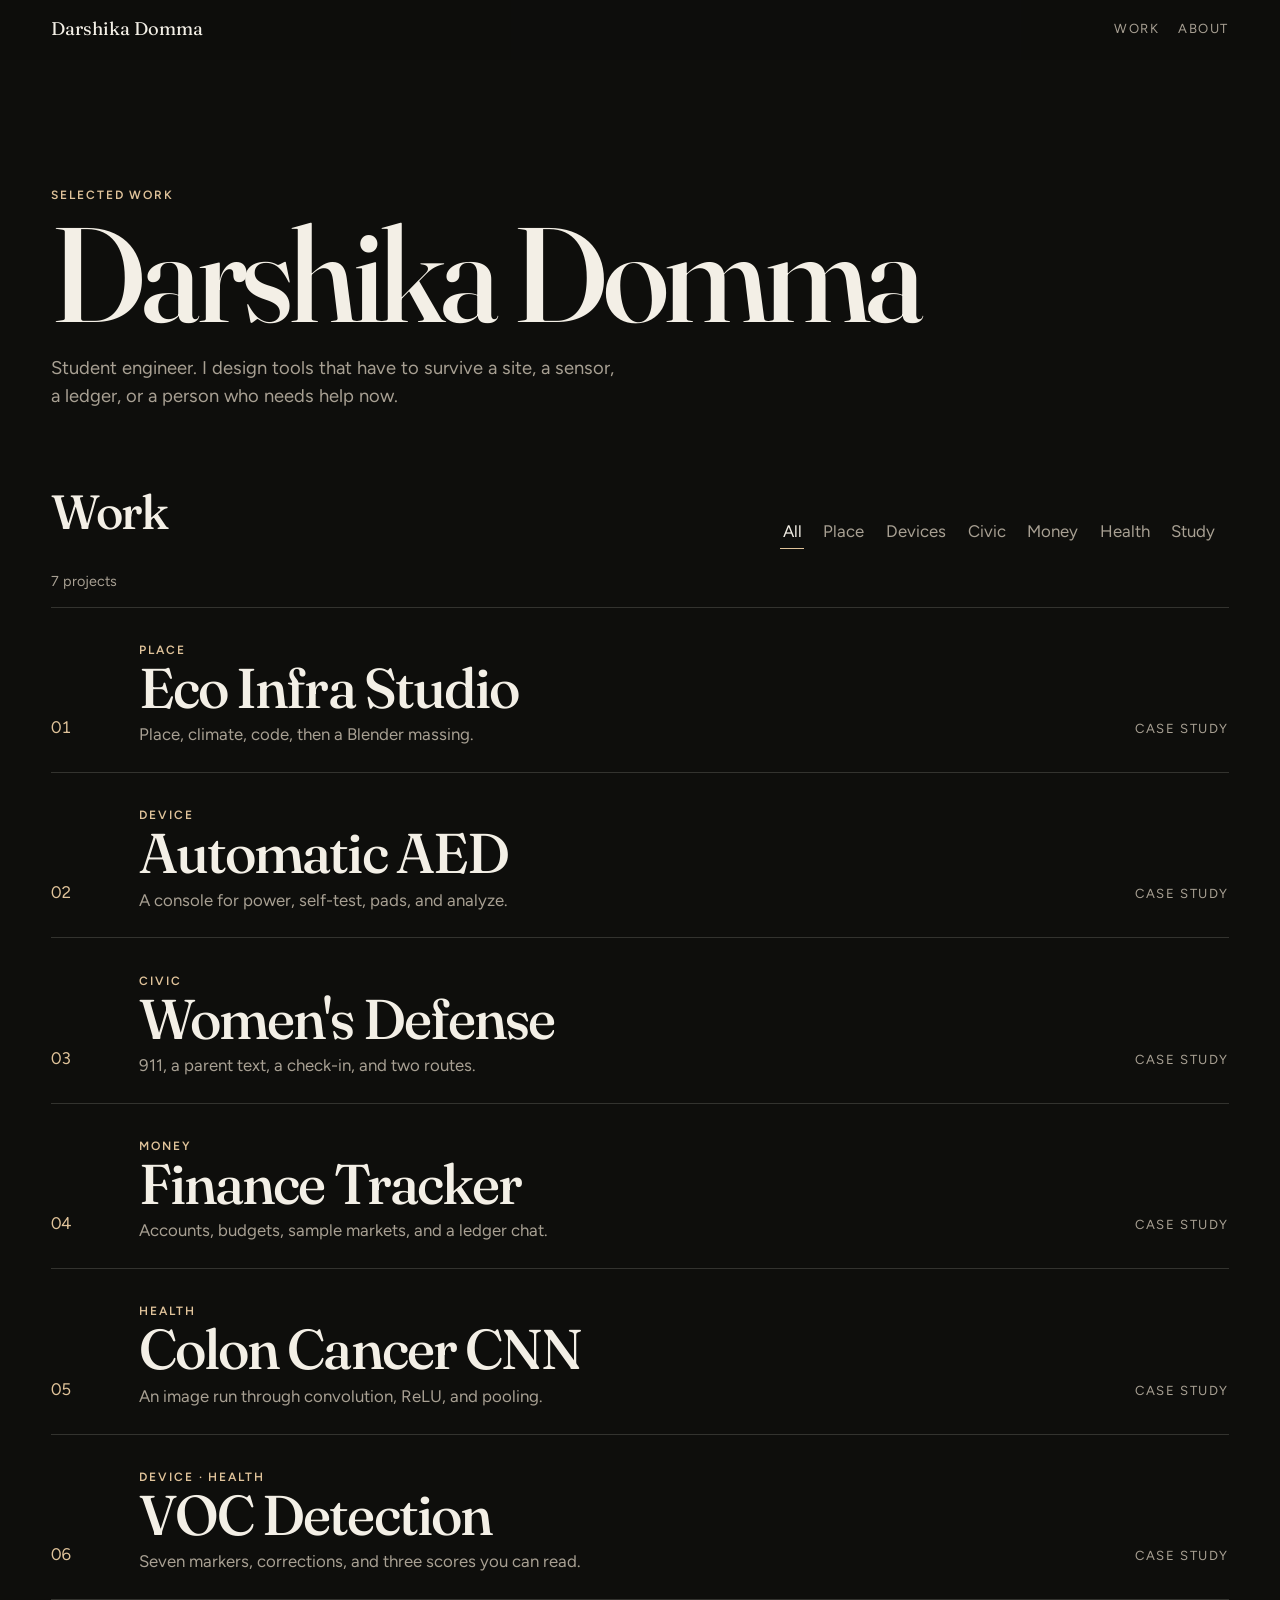
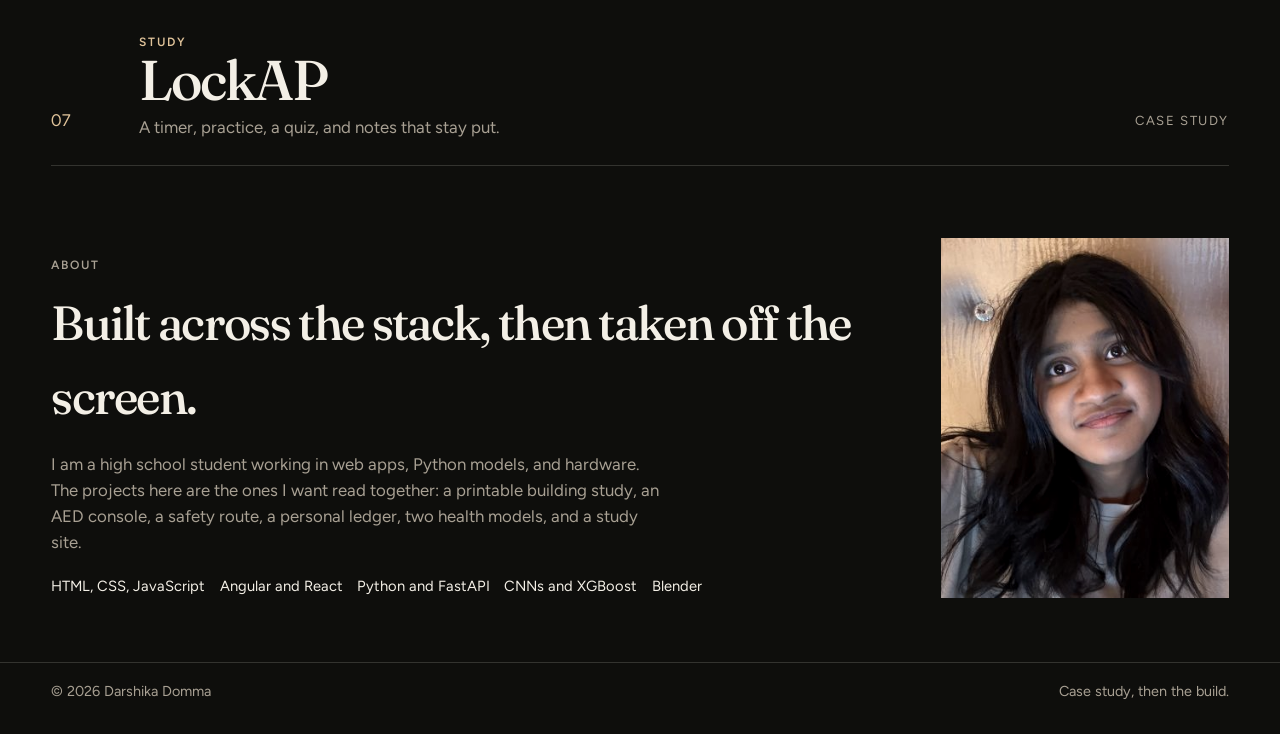
==== index.html @ 43847f4f "Publish the portfolio so it can be opened from any computer." ====
<!DOCTYPE html>
<html lang="en">
<head>
  <meta charset="utf-8">
  <meta name="viewport" content="width=device-width, initial-scale=1">
  <title>Darshika Domma</title>
  <meta name="description" content="Darshika Domma. Selected work in infrastructure, devices, safety, finance, medical imaging, and study tools.">
  <link rel="icon" href="data:image/svg+xml,%3Csvg xmlns='http://www.w3.org/2000/svg' viewBox='0 0 64 64'%3E%3Crect width='64' height='64' fill='%230e0e0c'/%3E%3Ctext x='32' y='42' text-anchor='middle' font-family='Georgia' font-size='26' fill='%23f3efe6'%3EDD%3C/text%3E%3C/svg%3E">
  <link rel="preconnect" href="https://fonts.googleapis.com">
  <link rel="preconnect" href="https://fonts.gstatic.com" crossorigin>
  <link href="https://fonts.googleapis.com/css2?family=Figtree:wght@400;500;600&family=Fraunces:opsz,wght@9..144,500;9..144,600&display=swap" rel="stylesheet">
  <link rel="stylesheet" href="styles.css">
</head>
<body>
  <a class="skip" href="#work">Skip to work</a>
  <header class="bar" id="bar">
    <a class="logo" href="#top">Darshika Domma</a>
    <nav aria-label="Page">
      <a href="#work">Work</a>
      <a href="#about">About</a>
    </nav>
  </header>

  <main id="top">
    <section class="hero">
      <p class="eyebrow">Selected work</p>
      <h1>Darshika Domma</h1>
      <p class="lede">Student engineer. I design tools that have to survive a site, a sensor, a ledger, or a person who needs help now.</p>
    </section>

    <section class="work" id="work">
      <div class="work-head">
        <h2>Work</h2>
        <div class="filters" role="toolbar" aria-label="Filter work">
          <button type="button" class="on" data-filter="all" aria-pressed="true">All</button>
          <button type="button" data-filter="place" aria-pressed="false">Place</button>
          <button type="button" data-filter="device" aria-pressed="false">Devices</button>
          <button type="button" data-filter="civic" aria-pressed="false">Civic</button>
          <button type="button" data-filter="money" aria-pressed="false">Money</button>
          <button type="button" data-filter="health" aria-pressed="false">Health</button>
          <button type="button" data-filter="study" aria-pressed="false">Study</button>
        </div>
      </div>
      <p class="live" id="live" aria-live="polite">7 projects</p>

      <a class="project" href="work/infra.html" data-domain="place">
        <span class="num">01</span>
        <span>
          <span class="domain">Place</span>
          <strong>Eco Infra Studio</strong>
          <span class="sum">Place, climate, code, then a Blender massing.</span>
        </span>
        <span class="go">Case study</span>
      </a>
      <a class="project" href="work/aed.html" data-domain="device">
        <span class="num">02</span>
        <span>
          <span class="domain">Device</span>
          <strong>Automatic AED</strong>
          <span class="sum">A console for power, self-test, pads, and analyze.</span>
        </span>
        <span class="go">Case study</span>
      </a>
      <a class="project" href="work/defense.html" data-domain="civic">
        <span class="num">03</span>
        <span>
          <span class="domain">Civic</span>
          <strong>Women's Defense</strong>
          <span class="sum">911, a parent text, a check-in, and two routes.</span>
        </span>
        <span class="go">Case study</span>
      </a>
      <a class="project" href="work/finance.html" data-domain="money">
        <span class="num">04</span>
        <span>
          <span class="domain">Money</span>
          <strong>Finance Tracker</strong>
          <span class="sum">Accounts, budgets, sample markets, and a ledger chat.</span>
        </span>
        <span class="go">Case study</span>
      </a>
      <a class="project" href="work/colon.html" data-domain="health">
        <span class="num">05</span>
        <span>
          <span class="domain">Health</span>
          <strong>Colon Cancer CNN</strong>
          <span class="sum">An image run through convolution, ReLU, and pooling.</span>
        </span>
        <span class="go">Case study</span>
      </a>
      <a class="project" href="work/voc.html" data-domain="health device">
        <span class="num">06</span>
        <span>
          <span class="domain">Device · Health</span>
          <strong>VOC Detection</strong>
          <span class="sum">Seven markers, corrections, and three scores you can read.</span>
        </span>
        <span class="go">Case study</span>
      </a>
      <a class="project" href="work/lockap.html" data-domain="study">
        <span class="num">07</span>
        <span>
          <span class="domain">Study</span>
          <strong>LockAP</strong>
          <span class="sum">A timer, practice, a quiz, and notes that stay put.</span>
        </span>
        <span class="go">Case study</span>
      </a>
    </section>

    <section class="about" id="about">
      <div>
        <p class="eyebrow">About</p>
        <h2>Built across the stack, then taken off the screen.</h2>
        <p>I am a high school student working in web apps, Python models, and hardware. The projects here are the ones I want read together: a printable building study, an AED console, a safety route, a personal ledger, two health models, and a study site.</p>
        <ul class="skills">
          <li>HTML, CSS, JavaScript</li>
          <li>Angular and React</li>
          <li>Python and FastAPI</li>
          <li>CNNs and XGBoost</li>
          <li>Blender</li>
        </ul>
      </div>
      <img src="darshika.jpg" alt="Darshika Domma" width="640" height="800">
    </section>
  </main>

  <footer>
    <span>© 2026 Darshika Domma</span>
    <span>Case study, then the build.</span>
  </footer>
  <script src="main.js"></script>
</body>
</html>
---- styles.css ----
:root {
  --bg: #0e0e0c;
  --ink: #f3efe6;
  --muted: #a8a093;
  --line: rgba(243, 239, 230, 0.16);
  --brass: #e0c39a;
  --serif: "Fraunces", "Iowan Old Style", Palatino, serif;
  --sans: "Figtree", "Segoe UI", sans-serif;
  --pad: clamp(1.25rem, 4vw, 4.5rem);
}

* { box-sizing: border-box; }

html { scroll-behavior: smooth; }

body {
  margin: 0;
  background: var(--bg);
  color: var(--ink);
  font-family: var(--sans);
  font-size: 1.05rem;
  line-height: 1.55;
}

a { color: inherit; }

img { display: block; max-width: 100%; }

.skip {
  position: absolute;
  left: 1rem;
  top: -3rem;
  background: var(--ink);
  color: var(--bg);
  padding: 0.4rem 0.65rem;
}

.skip:focus { top: 0.75rem; }

.bar {
  position: sticky;
  top: 0;
  z-index: 3;
  display: flex;
  justify-content: space-between;
  align-items: center;
  gap: 1rem;
  padding: 0.95rem var(--pad);
  background: rgba(14, 14, 12, 0.92);
  border-bottom: 1px solid transparent;
}

.bar.scrolled { border-bottom-color: var(--line); }

.logo {
  font-family: var(--serif);
  font-size: 1.15rem;
  text-decoration: none;
}

.bar nav, .trail { display: flex; gap: 1.15rem; }

.bar nav a, .trail a {
  color: var(--muted);
  text-decoration: none;
  font-size: 0.82rem;
  letter-spacing: 0.12em;
  text-transform: uppercase;
}

.bar nav a:hover, .trail a:hover { color: var(--ink); }

.hero {
  padding: clamp(4.5rem, 14vh, 8rem) var(--pad) 4rem;
  max-width: 68rem;
}

.eyebrow, .domain, .kicker {
  margin: 0 0 0.7rem;
  color: var(--brass);
  font-size: 0.75rem;
  font-weight: 600;
  letter-spacing: 0.16em;
  text-transform: uppercase;
}

h1, h2, .project strong, .doc h1 {
  font-family: var(--serif);
  font-weight: 500;
  letter-spacing: -0.035em;
}

.hero h1 {
  margin: 0;
  font-size: clamp(4.2rem, 11vw, 8.4rem);
  line-height: 0.86;
}

.lede {
  max-width: 36rem;
  margin: 1.4rem 0 0;
  color: var(--muted);
  font-size: 1.15rem;
}

.work, .about, .doc main { padding-left: var(--pad); padding-right: var(--pad); }

.work-head {
  display: flex;
  justify-content: space-between;
  align-items: end;
  gap: 1.5rem;
  flex-wrap: wrap;
  padding-bottom: 0.4rem;
}

.work h2, .about h2 {
  margin: 0;
  font-size: clamp(2rem, 4vw, 3rem);
}

.filters { display: flex; flex-wrap: wrap; gap: 0.35rem; }

.filters button {
  font: inherit;
  color: var(--muted);
  background: transparent;
  border: 0;
  border-bottom: 1px solid transparent;
  padding: 0.25rem 0.15rem;
  margin-right: 0.7rem;
  cursor: pointer;
}

.filters button.on {
  color: var(--ink);
  border-bottom-color: var(--brass);
}

.live { min-height: 1.2rem; color: var(--muted); font-size: 0.9rem; }

.project {
  display: grid;
  grid-template-columns: 4.5rem minmax(0, 1fr) auto;
  gap: 1rem;
  align-items: end;
  padding: 1.7rem 0 1.55rem;
  border-top: 1px solid var(--line);
  text-decoration: none;
}

.project:last-child { border-bottom: 1px solid var(--line); }

.num {
  font-variant-numeric: tabular-nums;
  color: var(--brass);
  padding-bottom: 0.45rem;
}

.project strong {
  display: block;
  font-size: clamp(2rem, 4.4vw, 3.5rem);
  line-height: 0.95;
  font-weight: 500;
}

.sum { display: block; margin-top: 0.45rem; color: var(--muted); max-width: 36rem; }

.go {
  color: var(--muted);
  font-size: 0.82rem;
  letter-spacing: 0.12em;
  text-transform: uppercase;
  padding-bottom: 0.5rem;
}

.project:hover strong { color: var(--brass); }
.project:hover .go { color: var(--ink); }

.project[hidden] { display: none; }

.about {
  display: grid;
  grid-template-columns: minmax(0, 1.2fr) minmax(12rem, 18rem);
  gap: 2.5rem;
  align-items: end;
  padding-top: 4.5rem;
  padding-bottom: 4rem;
}

.about p { max-width: 38rem; color: var(--muted); }

.about img {
  width: 100%;
  height: auto;
  aspect-ratio: 4 / 5;
  object-fit: cover;
  object-position: center 42%;
  filter: grayscale(0.25) contrast(1.04);
}

.skills {
  display: flex;
  flex-wrap: wrap;
  gap: 0.4rem 0.9rem;
  margin: 1.2rem 0 0;
  padding: 0;
  list-style: none;
  color: var(--ink);
  font-size: 0.92rem;
}

footer, .doc footer {
  display: flex;
  justify-content: space-between;
  gap: 1rem;
  flex-wrap: wrap;
  padding: 1.1rem var(--pad) 2rem;
  border-top: 1px solid var(--line);
  color: var(--muted);
  font-size: 0.9rem;
}

a:focus-visible, button:focus-visible {
  outline: 1px solid var(--brass);
  outline-offset: 3px;
}

.doc .bar { position: sticky; }

.doc main {
  max-width: 48rem;
  margin: 0 auto;
  padding-top: 3.2rem;
  padding-bottom: 3rem;
}

.doc h1 {
  margin: 0.2rem 0 1rem;
  font-size: clamp(3.2rem, 8vw, 5.6rem);
  line-height: 0.92;
}

.doc .deck { font-size: 1.2rem; color: var(--muted); max-width: 40rem; }

.facts {
  display: grid;
  grid-template-columns: repeat(3, minmax(0, 1fr));
  gap: 1rem;
  margin: 2rem 0;
  padding: 1rem 0;
  border-top: 1px solid var(--line);
  border-bottom: 1px solid var(--line);
}

.facts span { display: block; color: var(--muted); font-size: 0.75rem; letter-spacing: 0.12em; text-transform: uppercase; margin-bottom: 0.3rem; }

.build {
  display: inline-block;
  margin: 0.4rem 0 0.2rem;
  color: var(--ink);
  text-decoration: none;
  border-bottom: 1px solid var(--brass);
  padding-bottom: 0.12rem;
}

.build:hover { color: var(--brass); }

.doc h2 {
  margin: 2.2rem 0 0.5rem;
  font-size: 1.8rem;
}

.doc li + li { margin-top: 0.35rem; }

.pager {
  display: flex;
  justify-content: space-between;
  gap: 1rem;
  margin-top: 3rem;
  padding-top: 1.2rem;
  border-top: 1px solid var(--line);
}

.pager a { text-decoration: none; }
.pager a:hover { color: var(--brass); }
.pager span { display: block; color: var(--muted); font-size: 0.75rem; letter-spacing: 0.12em; text-transform: uppercase; }

@media (max-width: 760px) {
  .hero h1 { font-size: clamp(3.3rem, 16vw, 4.6rem); }
  .project { grid-template-columns: 2.4rem minmax(0, 1fr); }
  .go { grid-column: 2; padding-top: 0.4rem; }
  .about, .facts { grid-template-columns: 1fr; }
  .about img { max-width: 14rem; }
  .pager { flex-direction: column; }
}

@media (prefers-reduced-motion: reduce) {
  html { scroll-behavior: auto; }
}
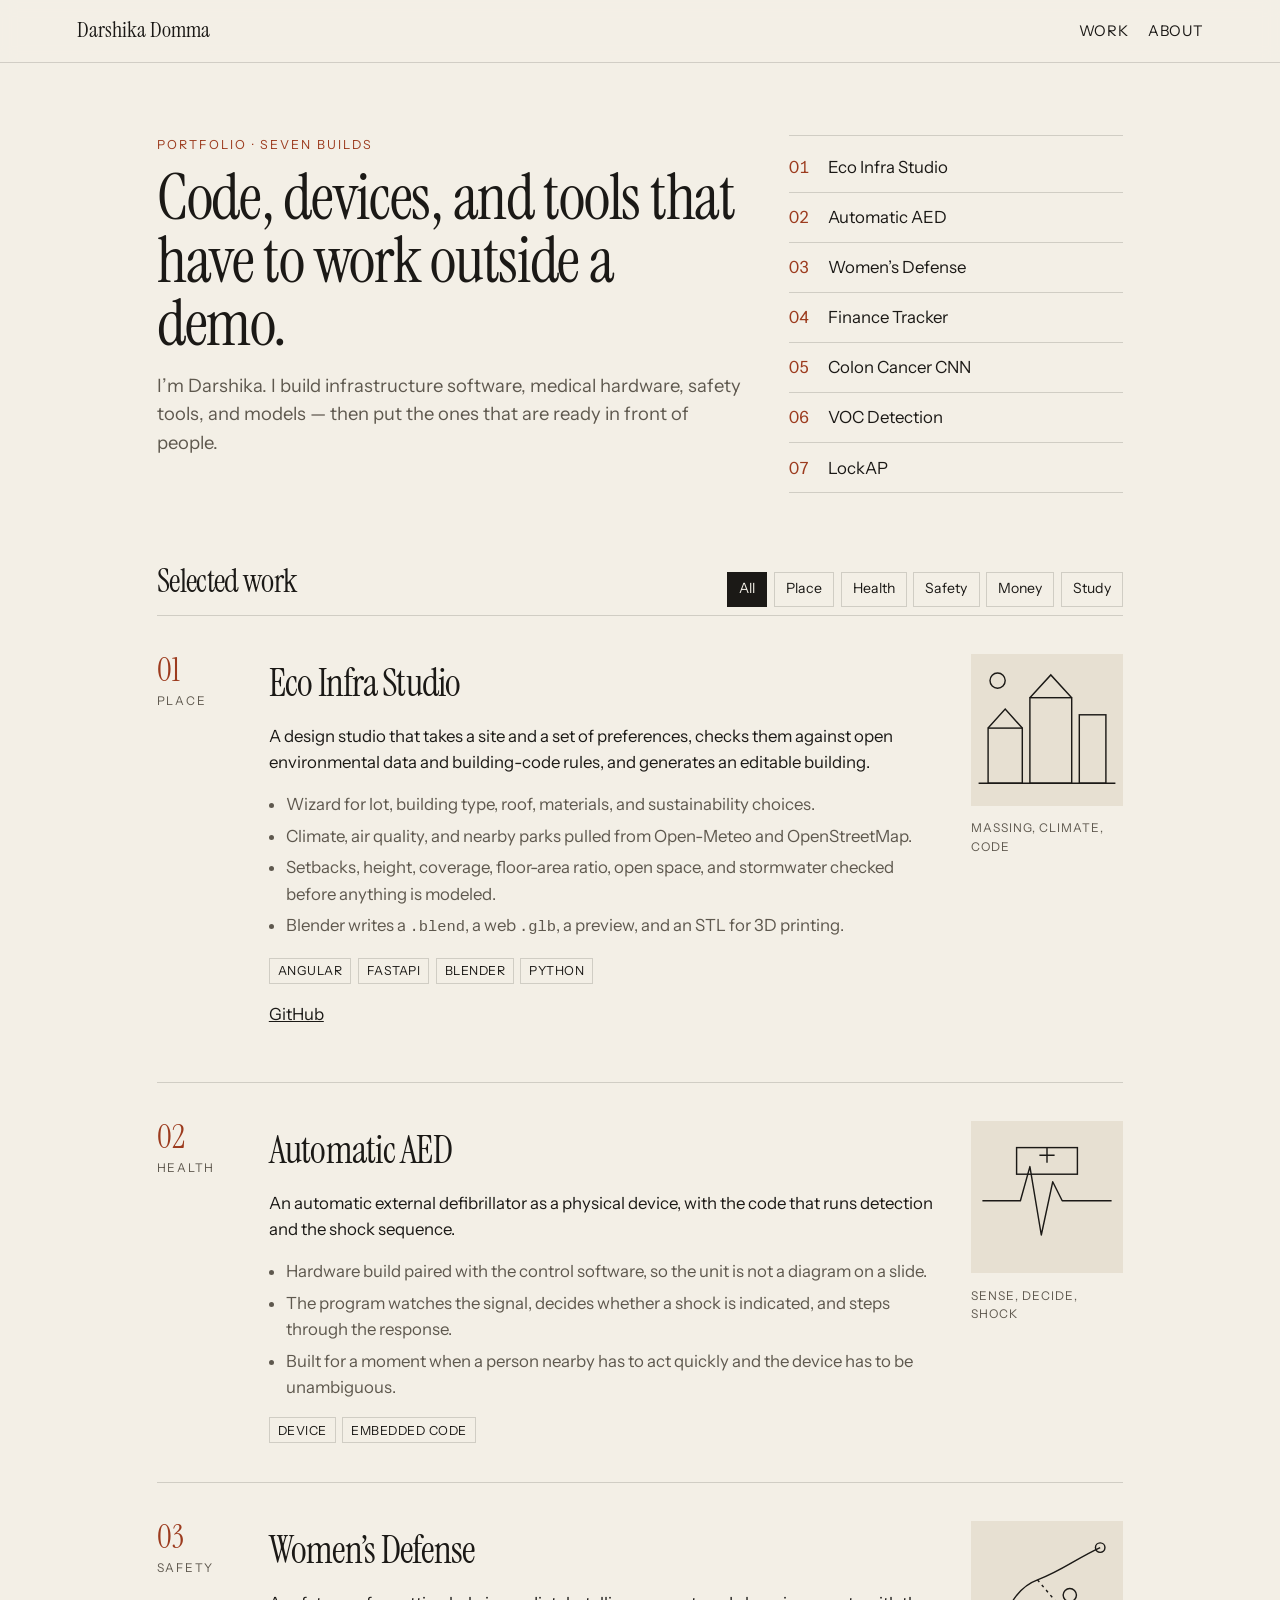
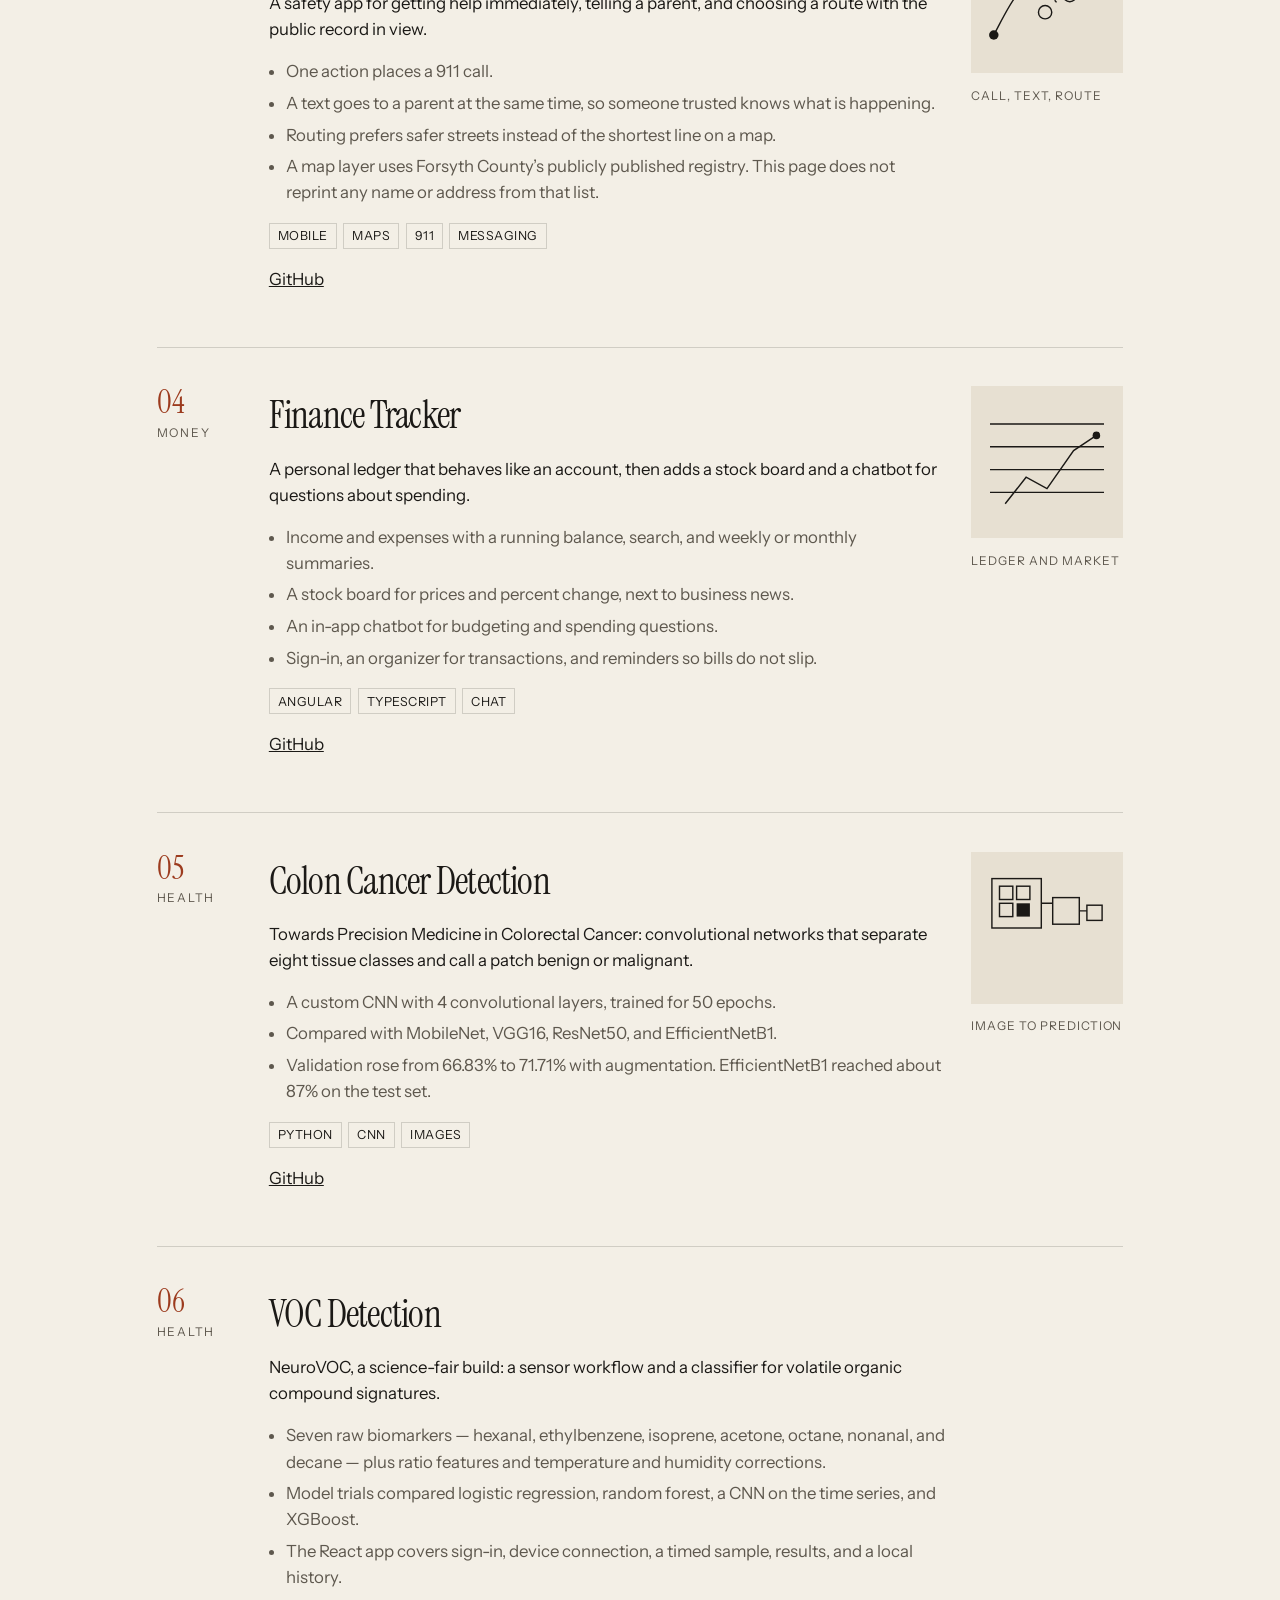
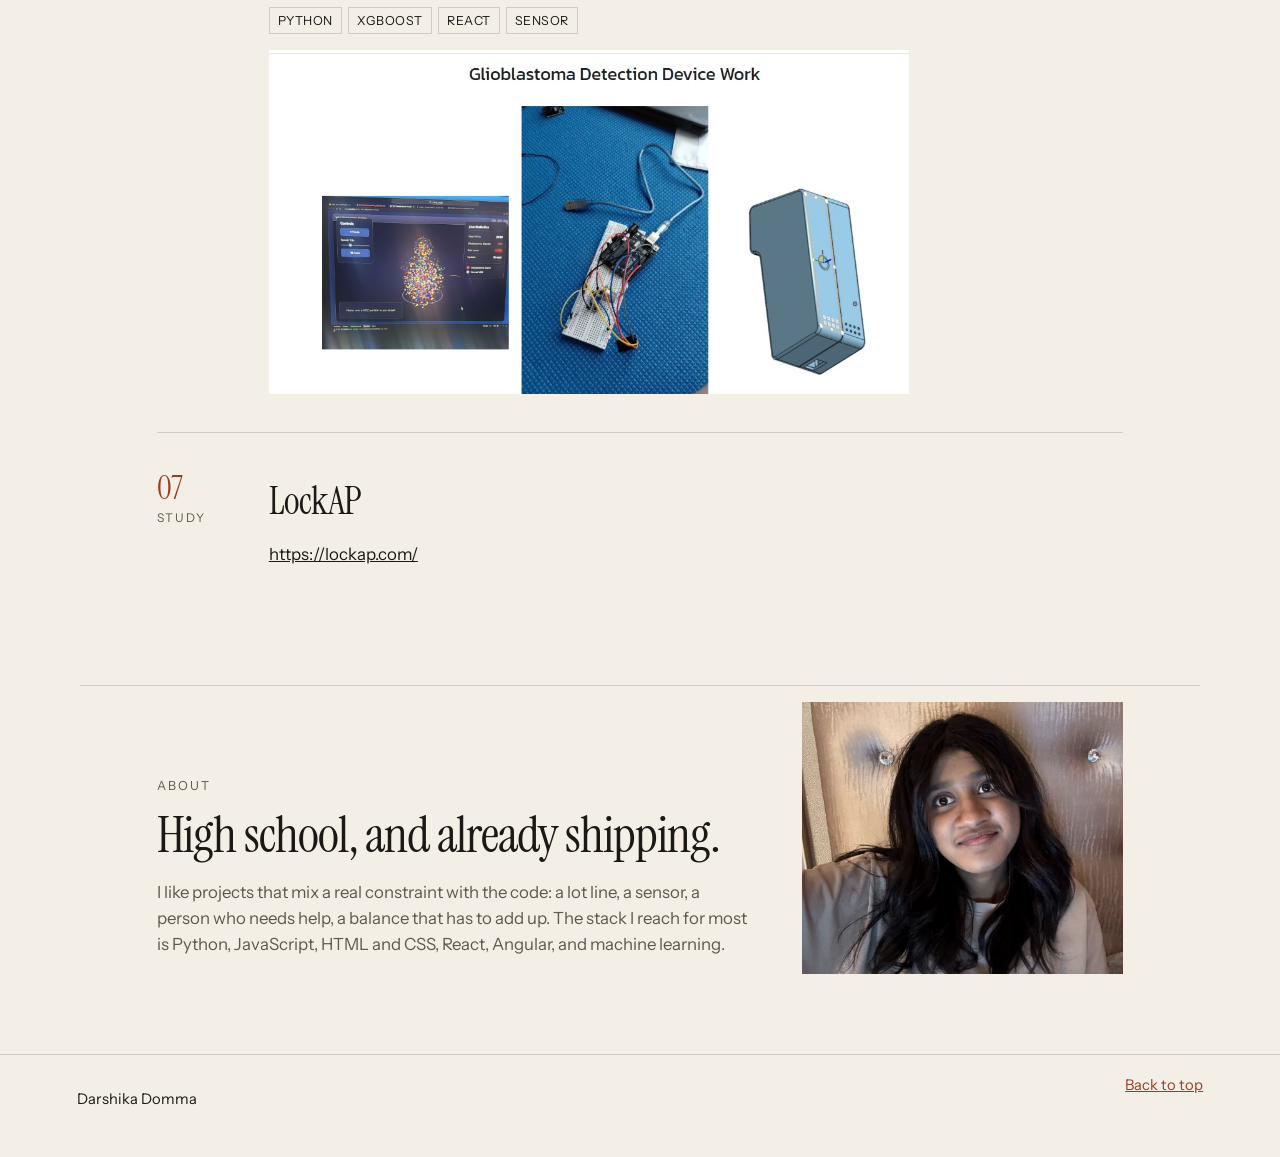
==== commit 26f807eb: "Show the portrait and VOC device, and link each project repo." ====
--- a/index.html
+++ b/index.html
@@ -3,19 +3,20 @@
 <head>
   <meta charset="utf-8">
   <meta name="viewport" content="width=device-width, initial-scale=1">
-  <title>Darshika Domma</title>
-  <meta name="description" content="Darshika Domma. Selected work in infrastructure, devices, safety, finance, medical imaging, and study tools.">
-  <link rel="icon" href="data:image/svg+xml,%3Csvg xmlns='http://www.w3.org/2000/svg' viewBox='0 0 64 64'%3E%3Crect width='64' height='64' fill='%230e0e0c'/%3E%3Ctext x='32' y='42' text-anchor='middle' font-family='Georgia' font-size='26' fill='%23f3efe6'%3EDD%3C/text%3E%3C/svg%3E">
+  <title>Darshika Domma — Portfolio</title>
+  <meta name="description" content="Portfolio of Darshika Domma: infrastructure design, medical devices, safety software, finance, and machine learning.">
   <link rel="preconnect" href="https://fonts.googleapis.com">
   <link rel="preconnect" href="https://fonts.gstatic.com" crossorigin>
-  <link href="https://fonts.googleapis.com/css2?family=Figtree:wght@400;500;600&family=Fraunces:opsz,wght@9..144,500;9..144,600&display=swap" rel="stylesheet">
+  <link href="https://fonts.googleapis.com/css2?family=Instrument+Sans:ital,wght@0,400;0,500;0,600;1,400&family=Instrument+Serif:ital@0;1&display=swap" rel="stylesheet">
   <link rel="stylesheet" href="styles.css">
+  <link rel="icon" href="data:image/svg+xml,%3Csvg xmlns='http://www.w3.org/2000/svg' viewBox='0 0 32 32'%3E%3Crect fill='%231b1916' width='32' height='32'/%3E%3Ctext x='6' y='23' fill='%23f4f0e6' font-family='Georgia' font-size='18'%3ED%3C/text%3E%3C/svg%3E">
 </head>
 <body>
   <a class="skip" href="#work">Skip to work</a>
-  <header class="bar" id="bar">
-    <a class="logo" href="#top">Darshika Domma</a>
-    <nav aria-label="Page">
+
+  <header class="site-header">
+    <a class="wordmark" href="#top">Darshika Domma</a>
+    <nav class="site-nav" aria-label="Page">
       <a href="#work">Work</a>
       <a href="#about">About</a>
     </nav>
@@ -23,112 +24,228 @@
 
   <main id="top">
     <section class="hero">
-      <p class="eyebrow">Selected work</p>
-      <h1>Darshika Domma</h1>
-      <p class="lede">Student engineer. I design tools that have to survive a site, a sensor, a ledger, or a person who needs help now.</p>
+      <div class="hero-copy">
+        <p class="kicker">Portfolio · seven builds</p>
+        <h1>Code, devices, and tools that have to work outside a demo.</h1>
+        <p class="lede">I’m Darshika. I build infrastructure software, medical hardware, safety tools, and models — then put the ones that are ready in front of people.</p>
+      </div>
+      <ol class="contents">
+        <li><a href="#infra"><span>01</span> Eco Infra Studio</a></li>
+        <li><a href="#aed"><span>02</span> Automatic AED</a></li>
+        <li><a href="#defense"><span>03</span> Women’s Defense</a></li>
+        <li><a href="#finance"><span>04</span> Finance Tracker</a></li>
+        <li><a href="#colon"><span>05</span> Colon Cancer CNN</a></li>
+        <li><a href="#voc"><span>06</span> VOC Detection</a></li>
+        <li><a href="#lockap"><span>07</span> LockAP</a></li>
+      </ol>
     </section>
 
-    <section class="work" id="work">
-      <div class="work-head">
-        <h2>Work</h2>
-        <div class="filters" role="toolbar" aria-label="Filter work">
-          <button type="button" class="on" data-filter="all" aria-pressed="true">All</button>
-          <button type="button" data-filter="place" aria-pressed="false">Place</button>
-          <button type="button" data-filter="device" aria-pressed="false">Devices</button>
-          <button type="button" data-filter="civic" aria-pressed="false">Civic</button>
-          <button type="button" data-filter="money" aria-pressed="false">Money</button>
-          <button type="button" data-filter="health" aria-pressed="false">Health</button>
-          <button type="button" data-filter="study" aria-pressed="false">Study</button>
+    <section id="work" class="work">
+      <div class="work-bar">
+        <h2>Selected work</h2>
+        <div class="filters" role="group" aria-label="Filter projects">
+          <button type="button" class="is-active" data-filter="all">All</button>
+          <button type="button" data-filter="place">Place</button>
+          <button type="button" data-filter="health">Health</button>
+          <button type="button" data-filter="safety">Safety</button>
+          <button type="button" data-filter="money">Money</button>
+          <button type="button" data-filter="study">Study</button>
         </div>
       </div>
-      <p class="live" id="live" aria-live="polite">7 projects</p>
-
-      <a class="project" href="work/infra.html" data-domain="place">
-        <span class="num">01</span>
-        <span>
-          <span class="domain">Place</span>
-          <strong>Eco Infra Studio</strong>
-          <span class="sum">Place, climate, code, then a Blender massing.</span>
-        </span>
-        <span class="go">Case study</span>
-      </a>
-      <a class="project" href="work/aed.html" data-domain="device">
-        <span class="num">02</span>
-        <span>
-          <span class="domain">Device</span>
-          <strong>Automatic AED</strong>
-          <span class="sum">A console for power, self-test, pads, and analyze.</span>
-        </span>
-        <span class="go">Case study</span>
-      </a>
-      <a class="project" href="work/defense.html" data-domain="civic">
-        <span class="num">03</span>
-        <span>
-          <span class="domain">Civic</span>
-          <strong>Women's Defense</strong>
-          <span class="sum">911, a parent text, a check-in, and two routes.</span>
-        </span>
-        <span class="go">Case study</span>
-      </a>
-      <a class="project" href="work/finance.html" data-domain="money">
-        <span class="num">04</span>
-        <span>
-          <span class="domain">Money</span>
-          <strong>Finance Tracker</strong>
-          <span class="sum">Accounts, budgets, sample markets, and a ledger chat.</span>
-        </span>
-        <span class="go">Case study</span>
-      </a>
-      <a class="project" href="work/colon.html" data-domain="health">
-        <span class="num">05</span>
-        <span>
-          <span class="domain">Health</span>
-          <strong>Colon Cancer CNN</strong>
-          <span class="sum">An image run through convolution, ReLU, and pooling.</span>
-        </span>
-        <span class="go">Case study</span>
-      </a>
-      <a class="project" href="work/voc.html" data-domain="health device">
-        <span class="num">06</span>
-        <span>
-          <span class="domain">Device · Health</span>
-          <strong>VOC Detection</strong>
-          <span class="sum">Seven markers, corrections, and three scores you can read.</span>
-        </span>
-        <span class="go">Case study</span>
-      </a>
-      <a class="project" href="work/lockap.html" data-domain="study">
-        <span class="num">07</span>
-        <span>
-          <span class="domain">Study</span>
-          <strong>LockAP</strong>
-          <span class="sum">A timer, practice, a quiz, and notes that stay put.</span>
-        </span>
-        <span class="go">Case study</span>
-      </a>
+
+      <article class="case" id="infra" data-domain="place">
+        <div class="case-meta">
+          <p class="num">01</p>
+          <p class="domain">Place</p>
+        </div>
+        <div class="case-body">
+          <h3>Eco Infra Studio</h3>
+          <p class="summary">A design studio that takes a site and a set of preferences, checks them against open environmental data and building-code rules, and generates an editable building.</p>
+          <ul>
+            <li>Wizard for lot, building type, roof, materials, and sustainability choices.</li>
+            <li>Climate, air quality, and nearby parks pulled from Open-Meteo and OpenStreetMap.</li>
+            <li>Setbacks, height, coverage, floor-area ratio, open space, and stormwater checked before anything is modeled.</li>
+            <li>Blender writes a <code>.blend</code>, a web <code>.glb</code>, a preview, and an STL for 3D printing.</li>
+          </ul>
+          <p class="stack"><span>Angular</span><span>FastAPI</span><span>Blender</span><span>Python</span></p>
+          <p><a href="https://github.com/d-domma/eco-infra-studio">GitHub</a></p>
+        </div>
+        <figure class="mark-fig" aria-hidden="true">
+          <svg viewBox="0 0 160 160" fill="none">
+            <rect x="18" y="78" width="36" height="58" stroke="currentColor" stroke-width="1.5"/>
+            <rect x="62" y="46" width="44" height="90" stroke="currentColor" stroke-width="1.5"/>
+            <rect x="114" y="64" width="28" height="72" stroke="currentColor" stroke-width="1.5"/>
+            <path d="M18 78 L36 58 L54 78" stroke="currentColor" stroke-width="1.5"/>
+            <path d="M62 46 L84 22 L106 46" stroke="currentColor" stroke-width="1.5"/>
+            <path d="M8 136 H152" stroke="currentColor" stroke-width="1.5"/>
+            <circle cx="28" cy="28" r="8" stroke="currentColor" stroke-width="1.5"/>
+          </svg>
+          <figcaption>Massing, climate, code</figcaption>
+        </figure>
+      </article>
+
+      <article class="case" id="aed" data-domain="health">
+        <div class="case-meta">
+          <p class="num">02</p>
+          <p class="domain">Health</p>
+        </div>
+        <div class="case-body">
+          <h3>Automatic AED</h3>
+          <p class="summary">An automatic external defibrillator as a physical device, with the code that runs detection and the shock sequence.</p>
+          <ul>
+            <li>Hardware build paired with the control software, so the unit is not a diagram on a slide.</li>
+            <li>The program watches the signal, decides whether a shock is indicated, and steps through the response.</li>
+            <li>Built for a moment when a person nearby has to act quickly and the device has to be unambiguous.</li>
+          </ul>
+          <p class="stack"><span>Device</span><span>Embedded code</span></p>
+        </div>
+        <figure class="mark-fig" aria-hidden="true">
+          <svg viewBox="0 0 160 160" fill="none">
+            <path d="M12 84 H42 L52 84 L62 48 L74 120 L86 64 L96 84 H148" stroke="currentColor" stroke-width="1.5" stroke-linejoin="round"/>
+            <rect x="48" y="28" width="64" height="28" stroke="currentColor" stroke-width="1.5"/>
+            <path d="M72 36 H88 M80 28 V44" stroke="currentColor" stroke-width="1.5"/>
+          </svg>
+          <figcaption>Sense, decide, shock</figcaption>
+        </figure>
+      </article>
+
+      <article class="case" id="defense" data-domain="safety">
+        <div class="case-meta">
+          <p class="num">03</p>
+          <p class="domain">Safety</p>
+        </div>
+        <div class="case-body">
+          <h3>Women’s Defense</h3>
+          <p class="summary">A safety app for getting help immediately, telling a parent, and choosing a route with the public record in view.</p>
+          <ul>
+            <li>One action places a 911 call.</li>
+            <li>A text goes to a parent at the same time, so someone trusted knows what is happening.</li>
+            <li>Routing prefers safer streets instead of the shortest line on a map.</li>
+            <li>A map layer uses Forsyth County’s publicly published registry. This page does not reprint any name or address from that list.</li>
+          </ul>
+          <p class="stack"><span>Mobile</span><span>Maps</span><span>911</span><span>Messaging</span></p>
+          <p><a href="https://github.com/d-domma/womens-defense">GitHub</a></p>
+        </div>
+        <figure class="mark-fig" aria-hidden="true">
+          <svg viewBox="0 0 160 160" fill="none">
+            <path d="M24 120 C40 90 48 70 70 62 C96 52 110 40 136 28" stroke="currentColor" stroke-width="1.5"/>
+            <circle cx="24" cy="120" r="5" fill="currentColor"/>
+            <circle cx="136" cy="28" r="5" stroke="currentColor" stroke-width="1.5"/>
+            <circle cx="78" cy="96" r="7" stroke="currentColor" stroke-width="1.5"/>
+            <circle cx="104" cy="78" r="7" stroke="currentColor" stroke-width="1.5"/>
+            <path d="M70 62 L92 88" stroke="currentColor" stroke-width="1.5" stroke-dasharray="3 4"/>
+          </svg>
+          <figcaption>Call, text, route</figcaption>
+        </figure>
+      </article>
+
+      <article class="case" id="finance" data-domain="money">
+        <div class="case-meta">
+          <p class="num">04</p>
+          <p class="domain">Money</p>
+        </div>
+        <div class="case-body">
+          <h3>Finance Tracker</h3>
+          <p class="summary">A personal ledger that behaves like an account, then adds a stock board and a chatbot for questions about spending.</p>
+          <ul>
+            <li>Income and expenses with a running balance, search, and weekly or monthly summaries.</li>
+            <li>A stock board for prices and percent change, next to business news.</li>
+            <li>An in-app chatbot for budgeting and spending questions.</li>
+            <li>Sign-in, an organizer for transactions, and reminders so bills do not slip.</li>
+          </ul>
+          <p class="stack"><span>Angular</span><span>TypeScript</span><span>Chat</span></p>
+          <p><a href="https://github.com/d-domma/finance-tracker">GitHub</a></p>
+        </div>
+        <figure class="mark-fig" aria-hidden="true">
+          <svg viewBox="0 0 160 160" fill="none">
+            <path d="M20 40 H140 M20 64 H140 M20 88 H140 M20 112 H140" stroke="currentColor" stroke-width="1.5"/>
+            <path d="M36 124 L58 96 L80 108 L108 68 L132 52" stroke="currentColor" stroke-width="1.5"/>
+            <circle cx="132" cy="52" r="4" fill="currentColor"/>
+          </svg>
+          <figcaption>Ledger and market</figcaption>
+        </figure>
+      </article>
+
+      <article class="case" id="colon" data-domain="health">
+        <div class="case-meta">
+          <p class="num">05</p>
+          <p class="domain">Health</p>
+        </div>
+        <div class="case-body">
+          <h3>Colon Cancer Detection</h3>
+          <p class="summary">Towards Precision Medicine in Colorectal Cancer: convolutional networks that separate eight tissue classes and call a patch benign or malignant.</p>
+          <ul>
+            <li>A custom CNN with 4 convolutional layers, trained for 50 epochs.</li>
+            <li>Compared with MobileNet, VGG16, ResNet50, and EfficientNetB1.</li>
+            <li>Validation rose from 66.83% to 71.71% with augmentation. EfficientNetB1 reached about 87% on the test set.</li>
+          </ul>
+          <p class="stack"><span>Python</span><span>CNN</span><span>Images</span></p>
+          <p><a href="https://github.com/d-domma/colon-cancer-cnn">GitHub</a></p>
+        </div>
+        <figure class="mark-fig" aria-hidden="true">
+          <svg viewBox="0 0 160 160" fill="none">
+            <rect x="22" y="28" width="52" height="52" stroke="currentColor" stroke-width="1.5"/>
+            <rect x="30" y="36" width="14" height="14" stroke="currentColor" stroke-width="1.5"/>
+            <rect x="48" y="36" width="14" height="14" stroke="currentColor" stroke-width="1.5"/>
+            <rect x="30" y="54" width="14" height="14" stroke="currentColor" stroke-width="1.5"/>
+            <rect x="48" y="54" width="14" height="14" fill="currentColor"/>
+            <rect x="86" y="48" width="28" height="28" stroke="currentColor" stroke-width="1.5"/>
+            <rect x="122" y="56" width="16" height="16" stroke="currentColor" stroke-width="1.5"/>
+            <path d="M74 54 H86 M114 62 H122" stroke="currentColor" stroke-width="1.5"/>
+          </svg>
+          <figcaption>Image to prediction</figcaption>
+        </figure>
+      </article>
+
+      <article class="case" id="voc" data-domain="health">
+        <div class="case-meta">
+          <p class="num">06</p>
+          <p class="domain">Health</p>
+        </div>
+        <div class="case-body">
+          <h3>VOC Detection</h3>
+          <p class="summary">NeuroVOC, a science-fair build: a sensor workflow and a classifier for volatile organic compound signatures.</p>
+          <ul>
+            <li>Seven raw biomarkers — hexanal, ethylbenzene, isoprene, acetone, octane, nonanal, and decane — plus ratio features and temperature and humidity corrections.</li>
+            <li>Model trials compared logistic regression, random forest, a CNN on the time series, and XGBoost.</li>
+            <li>The React app covers sign-in, device connection, a timed sample, results, and a local history.</li>
+          </ul>
+          <p class="stack"><span>Python</span><span>XGBoost</span><span>React</span><span>Sensor</span></p>
+          <img class="work-photo" src="voc-device.png" alt="Glioblastoma detection device: the VOC simulation, the sensor board, and the enclosure">
+        </div>
+      </article>
+
+      <article class="case" id="lockap" data-domain="study">
+        <div class="case-meta">
+          <p class="num">07</p>
+          <p class="domain">Study</p>
+        </div>
+        <div class="case-body">
+          <h3>LockAP</h3>
+          <p class="summary"><a href="https://lockap.com/">https://lockap.com/</a></p>
+        </div>
+      </article>
+
+      <p class="empty" hidden>Nothing in this group. Choose All to see every project.</p>
     </section>
 
-    <section class="about" id="about">
-      <div>
-        <p class="eyebrow">About</p>
-        <h2>Built across the stack, then taken off the screen.</h2>
-        <p>I am a high school student working in web apps, Python models, and hardware. The projects here are the ones I want read together: a printable building study, an AED console, a safety route, a personal ledger, two health models, and a study site.</p>
-        <ul class="skills">
-          <li>HTML, CSS, JavaScript</li>
-          <li>Angular and React</li>
-          <li>Python and FastAPI</li>
-          <li>CNNs and XGBoost</li>
-          <li>Blender</li>
-        </ul>
+    <section id="about" class="about">
+      <div class="about-copy">
+        <p class="kicker">About</p>
+        <h2>High school, and already shipping.</h2>
+        <p>I like projects that mix a real constraint with the code: a lot line, a sensor, a person who needs help, a balance that has to add up. The stack I reach for most is Python, JavaScript, HTML and CSS, React, Angular, and machine learning.</p>
       </div>
-      <img src="darshika.jpg" alt="Darshika Domma" width="640" height="800">
+      <figure class="portrait">
+        <img src="darshika.jpg" alt="Darshika Domma" width="640" height="800">
+      </figure>
     </section>
   </main>
 
-  <footer>
-    <span>© 2026 Darshika Domma</span>
-    <span>Case study, then the build.</span>
+  <footer class="site-footer">
+    <p>Darshika Domma</p>
+    <a href="#top">Back to top</a>
   </footer>
-  <script src="main.js"></script>
+
+  <script src="site.js"></script>
 </body>
 </html>
--- a/styles.css
+++ b/styles.css
@@ -1,17 +1,24 @@
 :root {
-  --bg: #0e0e0c;
-  --ink: #f3efe6;
-  --muted: #a8a093;
-  --line: rgba(243, 239, 230, 0.16);
-  --brass: #e0c39a;
-  --serif: "Fraunces", "Iowan Old Style", Palatino, serif;
-  --sans: "Figtree", "Segoe UI", sans-serif;
-  --pad: clamp(1.25rem, 4vw, 4.5rem);
-}
-
-* { box-sizing: border-box; }
-
-html { scroll-behavior: smooth; }
+  --bg: #f3efe6;
+  --bg-2: #e7e0d2;
+  --ink: #1b1916;
+  --muted: #5e584e;
+  --rust: #9c3b1e;
+  --line: rgba(27, 25, 22, 0.16);
+  --serif: "Instrument Serif", Georgia, serif;
+  --sans: "Instrument Sans", "Segoe UI", sans-serif;
+  --max: 1120px;
+}
+
+*,
+*::before,
+*::after {
+  box-sizing: border-box;
+}
+
+html {
+  scroll-behavior: smooth;
+}
 
 body {
   margin: 0;
@@ -22,279 +29,353 @@
   line-height: 1.55;
 }
 
-a { color: inherit; }
-
-img { display: block; max-width: 100%; }
+img {
+  max-width: 100%;
+  display: block;
+}
+
+a {
+  color: inherit;
+}
 
 .skip {
   position: absolute;
   left: 1rem;
-  top: -3rem;
+  top: -4rem;
   background: var(--ink);
   color: var(--bg);
-  padding: 0.4rem 0.65rem;
-}
-
-.skip:focus { top: 0.75rem; }
-
-.bar {
+  padding: 0.5rem 0.8rem;
+  z-index: 10;
+}
+
+.skip:focus {
+  top: 1rem;
+}
+
+.site-header {
   position: sticky;
   top: 0;
-  z-index: 3;
+  z-index: 5;
   display: flex;
   justify-content: space-between;
   align-items: center;
   gap: 1rem;
-  padding: 0.95rem var(--pad);
-  background: rgba(14, 14, 12, 0.92);
-  border-bottom: 1px solid transparent;
-}
-
-.bar.scrolled { border-bottom-color: var(--line); }
-
-.logo {
+  padding: 0.9rem 6vw;
+  background: rgba(243, 239, 230, 0.92);
+  border-bottom: 1px solid var(--line);
+  backdrop-filter: blur(8px);
+}
+
+.wordmark {
   font-family: var(--serif);
+  font-size: 1.35rem;
+  text-decoration: none;
+}
+
+.site-nav {
+  display: flex;
+  gap: 1.25rem;
+}
+
+.site-nav a {
+  text-decoration: none;
+  font-size: 0.92rem;
+  letter-spacing: 0.04em;
+  text-transform: uppercase;
+}
+
+.site-nav a:hover,
+.site-nav a:focus-visible {
+  color: var(--rust);
+}
+
+.hero {
+  display: grid;
+  grid-template-columns: 1.4fr 0.8fr;
+  gap: 3rem;
+  max-width: var(--max);
+  margin: 0 auto;
+  padding: 4.5rem 6vw 3rem;
+}
+
+.kicker {
+  margin: 0 0 0.8rem;
+  font-size: 0.78rem;
+  letter-spacing: 0.16em;
+  text-transform: uppercase;
+  color: var(--rust);
+}
+
+h1,
+h2,
+h3 {
+  font-family: var(--serif);
+  font-weight: 400;
+  letter-spacing: -0.02em;
+}
+
+h1 {
+  margin: 0 0 1rem;
+  font-size: clamp(2.6rem, 5vw, 4.6rem);
+  line-height: 0.98;
+}
+
+.lede {
+  max-width: 38rem;
+  margin: 0;
+  color: var(--muted);
   font-size: 1.15rem;
+}
+
+.contents {
+  list-style: none;
+  margin: 0;
+  padding: 0.4rem 0 0;
+  border-top: 1px solid var(--line);
+}
+
+.contents a {
+  display: flex;
+  gap: 0.8rem;
+  padding: 0.72rem 0;
+  border-bottom: 1px solid var(--line);
   text-decoration: none;
 }
 
-.bar nav, .trail { display: flex; gap: 1.15rem; }
-
-.bar nav a, .trail a {
-  color: var(--muted);
-  text-decoration: none;
-  font-size: 0.82rem;
-  letter-spacing: 0.12em;
-  text-transform: uppercase;
-}
-
-.bar nav a:hover, .trail a:hover { color: var(--ink); }
-
-.hero {
-  padding: clamp(4.5rem, 14vh, 8rem) var(--pad) 4rem;
-  max-width: 68rem;
-}
-
-.eyebrow, .domain, .kicker {
-  margin: 0 0 0.7rem;
-  color: var(--brass);
+.contents a span {
+  font-variant-numeric: tabular-nums;
+  color: var(--rust);
+  min-width: 1.6rem;
+}
+
+.contents a:hover,
+.contents a:focus-visible {
+  padding-left: 0.35rem;
+}
+
+.work {
+  max-width: var(--max);
+  margin: 0 auto;
+  padding: 1rem 6vw 4rem;
+}
+
+.work-bar {
+  display: flex;
+  justify-content: space-between;
+  align-items: flex-end;
+  gap: 1rem;
+  flex-wrap: wrap;
+  margin-bottom: 0.5rem;
+}
+
+.work-bar h2 {
+  margin: 0;
+  font-size: 2rem;
+}
+
+.filters {
+  display: flex;
+  flex-wrap: wrap;
+  gap: 0.4rem;
+}
+
+.filters button {
+  border: 1px solid var(--line);
+  background: transparent;
+  color: var(--ink);
+  font: inherit;
+  font-size: 0.88rem;
+  padding: 0.35rem 0.7rem;
+  cursor: pointer;
+}
+
+.filters button.is-active,
+.filters button:hover,
+.filters button:focus-visible {
+  background: var(--ink);
+  color: var(--bg);
+  border-color: var(--ink);
+}
+
+.case {
+  display: grid;
+  grid-template-columns: 5.5rem 1fr 9.5rem;
+  gap: 1.5rem;
+  padding: 2.4rem 0;
+  border-top: 1px solid var(--line);
+}
+
+.case[hidden] {
+  display: none;
+}
+
+.num {
+  margin: 0;
+  font-family: var(--serif);
+  font-size: 2rem;
+  line-height: 1;
+  color: var(--rust);
+}
+
+.domain {
+  margin: 0.35rem 0 0;
   font-size: 0.75rem;
-  font-weight: 600;
-  letter-spacing: 0.16em;
-  text-transform: uppercase;
-}
-
-h1, h2, .project strong, .doc h1 {
-  font-family: var(--serif);
-  font-weight: 500;
-  letter-spacing: -0.035em;
-}
-
-.hero h1 {
-  margin: 0;
-  font-size: clamp(4.2rem, 11vw, 8.4rem);
-  line-height: 0.86;
-}
-
-.lede {
-  max-width: 36rem;
-  margin: 1.4rem 0 0;
-  color: var(--muted);
-  font-size: 1.15rem;
-}
-
-.work, .about, .doc main { padding-left: var(--pad); padding-right: var(--pad); }
-
-.work-head {
-  display: flex;
-  justify-content: space-between;
-  align-items: end;
-  gap: 1.5rem;
+  letter-spacing: 0.14em;
+  text-transform: uppercase;
+  color: var(--muted);
+}
+
+.case h3 {
+  margin: 0 0 0.6rem;
+  font-size: clamp(1.8rem, 3vw, 2.5rem);
+}
+
+.summary {
+  margin: 0 0 1rem;
+  max-width: 42rem;
+}
+
+.case ul {
+  margin: 0 0 1.1rem;
+  padding-left: 1.1rem;
+  color: var(--muted);
+}
+
+.case li + li {
+  margin-top: 0.35rem;
+}
+
+.stack {
+  display: flex;
   flex-wrap: wrap;
-  padding-bottom: 0.4rem;
-}
-
-.work h2, .about h2 {
-  margin: 0;
-  font-size: clamp(2rem, 4vw, 3rem);
-}
-
-.filters { display: flex; flex-wrap: wrap; gap: 0.35rem; }
-
-.filters button {
-  font: inherit;
-  color: var(--muted);
-  background: transparent;
-  border: 0;
-  border-bottom: 1px solid transparent;
-  padding: 0.25rem 0.15rem;
-  margin-right: 0.7rem;
-  cursor: pointer;
-}
-
-.filters button.on {
+  gap: 0.4rem;
+  margin: 0;
+}
+
+.stack span {
+  border: 1px solid var(--line);
+  padding: 0.15rem 0.5rem;
+  font-size: 0.78rem;
+  letter-spacing: 0.04em;
+  text-transform: uppercase;
+}
+
+.mark-fig {
+  margin: 0;
   color: var(--ink);
-  border-bottom-color: var(--brass);
-}
-
-.live { min-height: 1.2rem; color: var(--muted); font-size: 0.9rem; }
-
-.project {
-  display: grid;
-  grid-template-columns: 4.5rem minmax(0, 1fr) auto;
-  gap: 1rem;
-  align-items: end;
-  padding: 1.7rem 0 1.55rem;
-  border-top: 1px solid var(--line);
-  text-decoration: none;
-}
-
-.project:last-child { border-bottom: 1px solid var(--line); }
-
-.num {
-  font-variant-numeric: tabular-nums;
-  color: var(--brass);
-  padding-bottom: 0.45rem;
-}
-
-.project strong {
+}
+
+.mark-fig svg {
+  width: 100%;
+  height: auto;
+  background: var(--bg-2);
+}
+
+.work-photo {
   display: block;
-  font-size: clamp(2rem, 4.4vw, 3.5rem);
-  line-height: 0.95;
-  font-weight: 500;
-}
-
-.sum { display: block; margin-top: 0.45rem; color: var(--muted); max-width: 36rem; }
-
-.go {
-  color: var(--muted);
-  font-size: 0.82rem;
-  letter-spacing: 0.12em;
-  text-transform: uppercase;
-  padding-bottom: 0.5rem;
-}
-
-.project:hover strong { color: var(--brass); }
-.project:hover .go { color: var(--ink); }
-
-.project[hidden] { display: none; }
+  width: min(100%, 640px);
+  height: auto;
+  margin-top: 1rem;
+}
+
+.mark-fig figcaption {
+  margin-top: 0.4rem;
+  font-size: 0.75rem;
+  letter-spacing: 0.08em;
+  text-transform: uppercase;
+  color: var(--muted);
+}
+
+.empty {
+  padding: 2rem 0;
+  color: var(--muted);
+}
 
 .about {
   display: grid;
-  grid-template-columns: minmax(0, 1.2fr) minmax(12rem, 18rem);
-  gap: 2.5rem;
+  grid-template-columns: 1.3fr 0.7fr;
+  gap: 3rem;
   align-items: end;
-  padding-top: 4.5rem;
-  padding-bottom: 4rem;
-}
-
-.about p { max-width: 38rem; color: var(--muted); }
-
-.about img {
+  max-width: var(--max);
+  margin: 0 auto;
+  padding: 1rem 6vw 5rem;
+  border-top: 1px solid var(--line);
+}
+
+.about h2 {
+  margin: 0 0 0.8rem;
+  font-size: clamp(2rem, 4vw, 3.2rem);
+  line-height: 1.05;
+}
+
+.about p {
+  max-width: 38rem;
+  color: var(--muted);
+}
+
+.portrait {
+  margin: 0;
+}
+
+.portrait img {
   width: 100%;
   height: auto;
-  aspect-ratio: 4 / 5;
-  object-fit: cover;
-  object-position: center 42%;
-  filter: grayscale(0.25) contrast(1.04);
-}
-
-.skills {
-  display: flex;
-  flex-wrap: wrap;
-  gap: 0.4rem 0.9rem;
-  margin: 1.2rem 0 0;
-  padding: 0;
-  list-style: none;
-  color: var(--ink);
-  font-size: 0.92rem;
-}
-
-footer, .doc footer {
+  filter: grayscale(0.35) contrast(1.05);
+  background: var(--bg-2);
+}
+
+.site-footer {
   display: flex;
   justify-content: space-between;
   gap: 1rem;
-  flex-wrap: wrap;
-  padding: 1.1rem var(--pad) 2rem;
+  padding: 1.2rem 6vw 2rem;
   border-top: 1px solid var(--line);
-  color: var(--muted);
-  font-size: 0.9rem;
-}
-
-a:focus-visible, button:focus-visible {
-  outline: 1px solid var(--brass);
+  font-size: 0.92rem;
+}
+
+.site-footer a {
+  color: var(--rust);
+}
+
+code {
+  font-family: "Cascadia Mono", Consolas, monospace;
+  font-size: 0.92em;
+}
+
+:focus-visible {
+  outline: 2px solid var(--rust);
   outline-offset: 3px;
 }
 
-.doc .bar { position: sticky; }
-
-.doc main {
-  max-width: 48rem;
-  margin: 0 auto;
-  padding-top: 3.2rem;
-  padding-bottom: 3rem;
-}
-
-.doc h1 {
-  margin: 0.2rem 0 1rem;
-  font-size: clamp(3.2rem, 8vw, 5.6rem);
-  line-height: 0.92;
-}
-
-.doc .deck { font-size: 1.2rem; color: var(--muted); max-width: 40rem; }
-
-.facts {
-  display: grid;
-  grid-template-columns: repeat(3, minmax(0, 1fr));
-  gap: 1rem;
-  margin: 2rem 0;
-  padding: 1rem 0;
-  border-top: 1px solid var(--line);
-  border-bottom: 1px solid var(--line);
-}
-
-.facts span { display: block; color: var(--muted); font-size: 0.75rem; letter-spacing: 0.12em; text-transform: uppercase; margin-bottom: 0.3rem; }
-
-.build {
-  display: inline-block;
-  margin: 0.4rem 0 0.2rem;
-  color: var(--ink);
-  text-decoration: none;
-  border-bottom: 1px solid var(--brass);
-  padding-bottom: 0.12rem;
-}
-
-.build:hover { color: var(--brass); }
-
-.doc h2 {
-  margin: 2.2rem 0 0.5rem;
-  font-size: 1.8rem;
-}
-
-.doc li + li { margin-top: 0.35rem; }
-
-.pager {
-  display: flex;
-  justify-content: space-between;
-  gap: 1rem;
-  margin-top: 3rem;
-  padding-top: 1.2rem;
-  border-top: 1px solid var(--line);
-}
-
-.pager a { text-decoration: none; }
-.pager a:hover { color: var(--brass); }
-.pager span { display: block; color: var(--muted); font-size: 0.75rem; letter-spacing: 0.12em; text-transform: uppercase; }
-
-@media (max-width: 760px) {
-  .hero h1 { font-size: clamp(3.3rem, 16vw, 4.6rem); }
-  .project { grid-template-columns: 2.4rem minmax(0, 1fr); }
-  .go { grid-column: 2; padding-top: 0.4rem; }
-  .about, .facts { grid-template-columns: 1fr; }
-  .about img { max-width: 14rem; }
-  .pager { flex-direction: column; }
+@media (max-width: 800px) {
+  .hero,
+  .about,
+  .case {
+    grid-template-columns: 1fr;
+  }
+
+  .hero {
+    padding-top: 2.5rem;
+    gap: 2rem;
+  }
+
+  .mark-fig {
+    max-width: 9rem;
+  }
+
+  .case-meta {
+    display: flex;
+    align-items: baseline;
+    gap: 0.8rem;
+  }
+
+  .domain {
+    margin: 0;
+  }
 }
 
 @media (prefers-reduced-motion: reduce) {
-  html { scroll-behavior: auto; }
-}
+  html {
+    scroll-behavior: auto;
+  }
+}
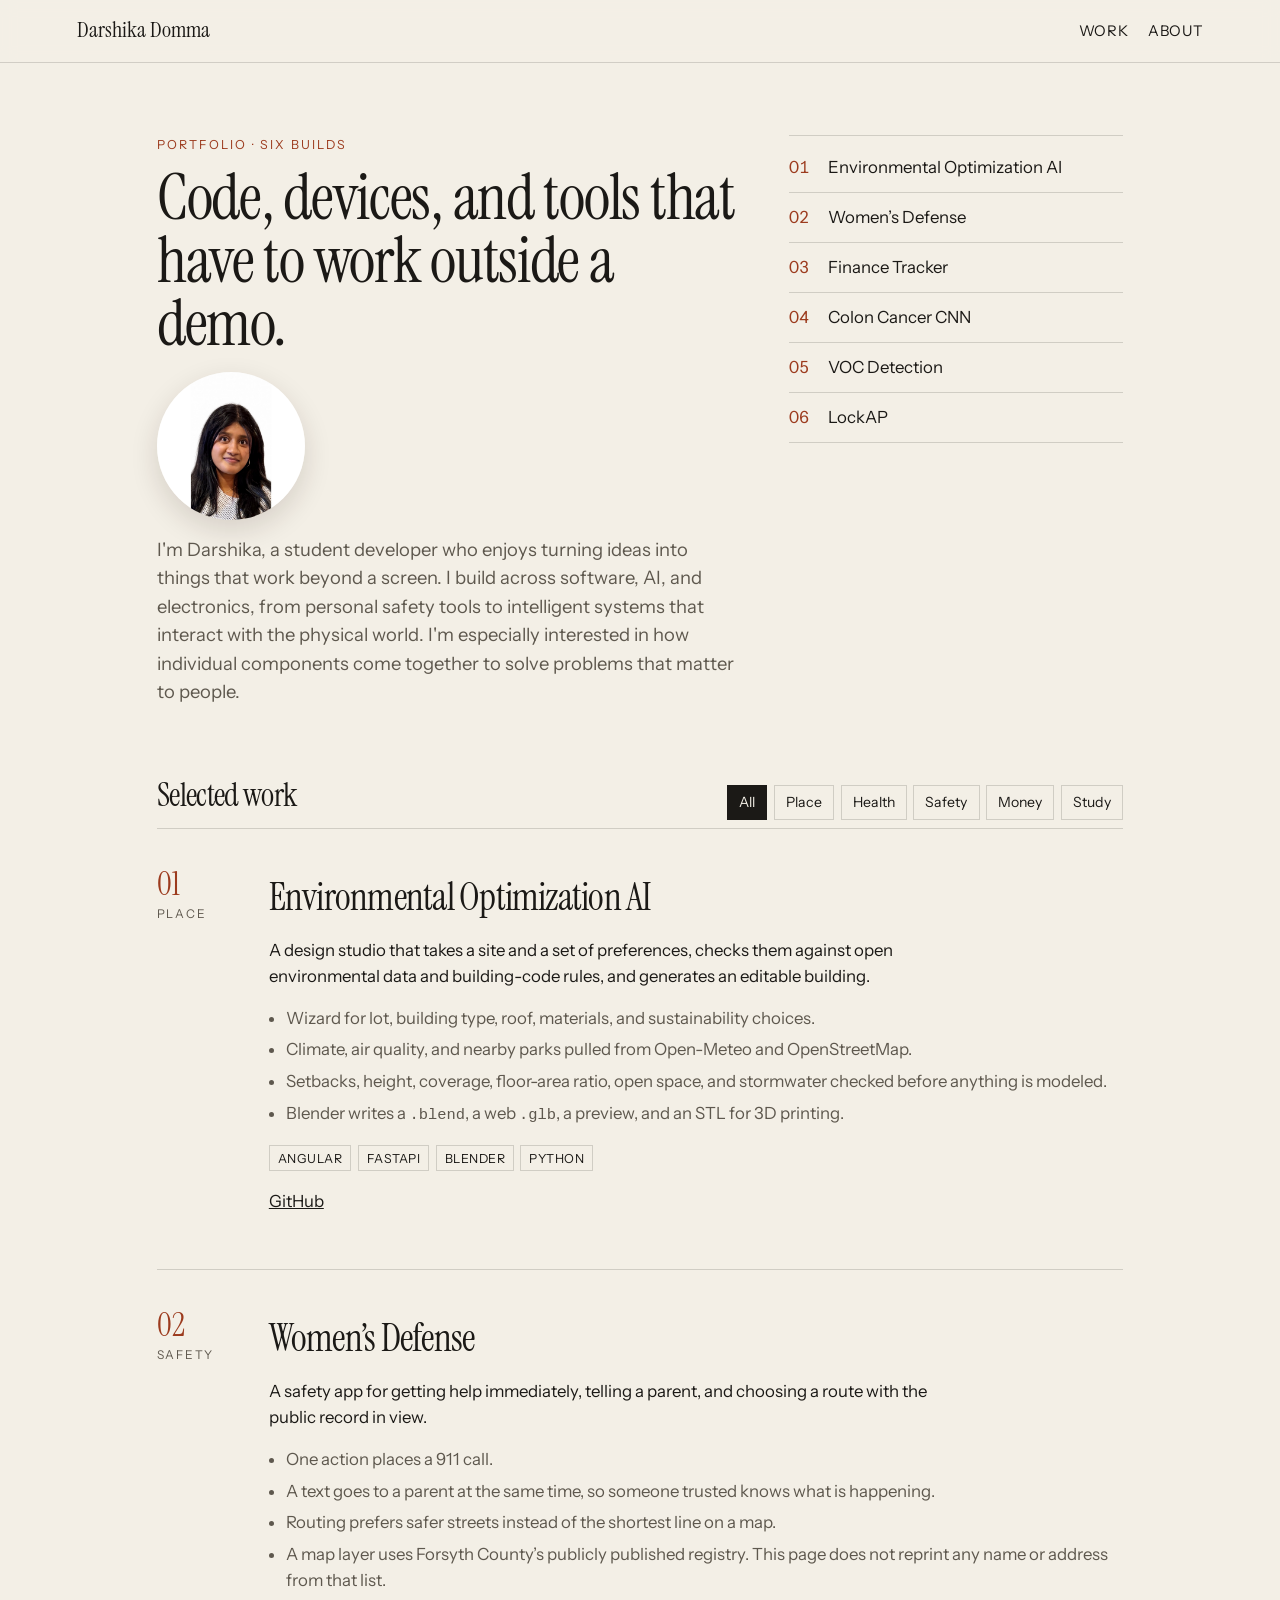
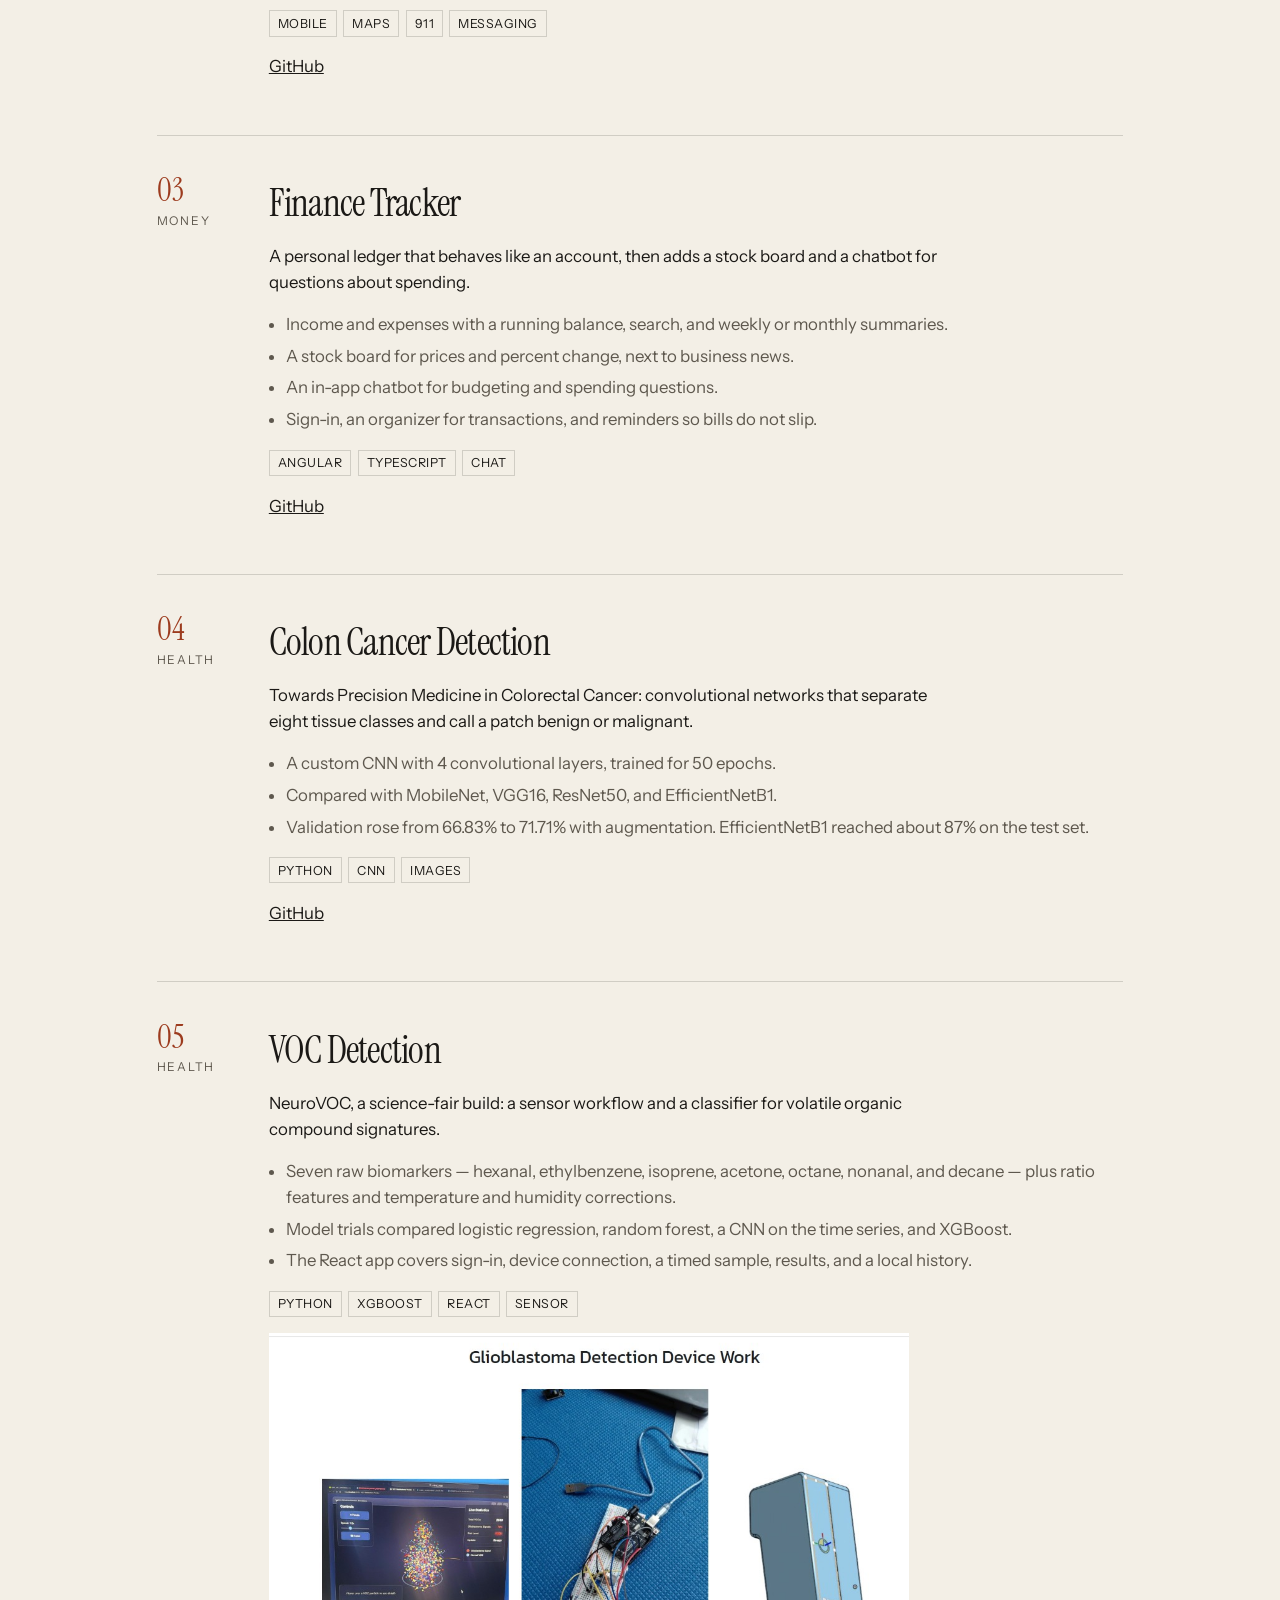
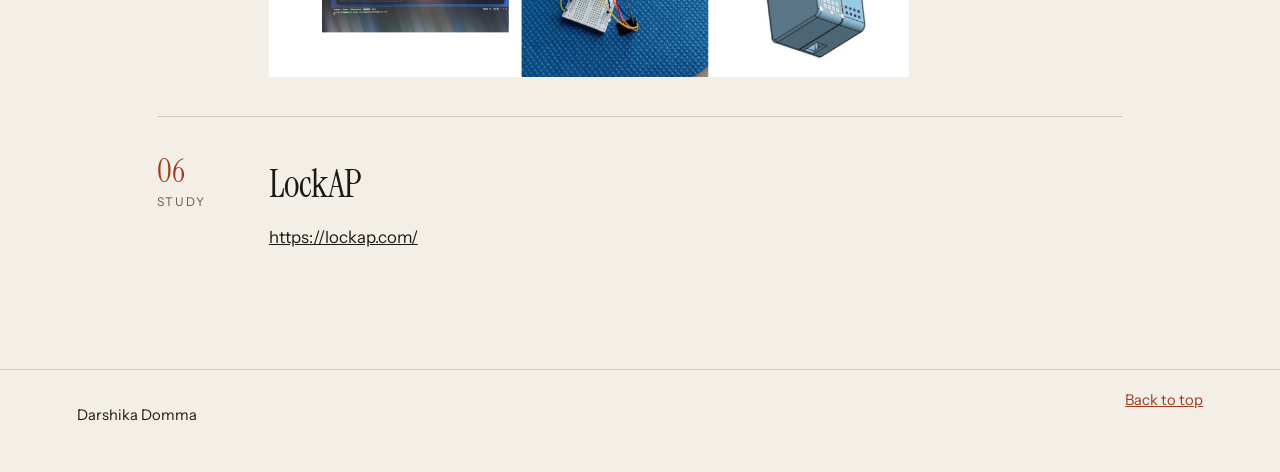
==== commit 6ac13afa: "Refresh the portfolio around six current projects and a portrait." ====
--- a/index.html
+++ b/index.html
@@ -25,18 +25,18 @@
   <main id="top">
     <section class="hero">
       <div class="hero-copy">
-        <p class="kicker">Portfolio · seven builds</p>
+        <p class="kicker">Portfolio · six builds</p>
         <h1>Code, devices, and tools that have to work outside a demo.</h1>
-        <p class="lede">I’m Darshika. I build infrastructure software, medical hardware, safety tools, and models — then put the ones that are ready in front of people.</p>
+        <img class="face" src="darshika-face.jpg" alt="Darshika Domma">
+        <p class="lede">I'm Darshika, a student developer who enjoys turning ideas into things that work beyond a screen. I build across software, AI, and electronics, from personal safety tools to intelligent systems that interact with the physical world. I'm especially interested in how individual components come together to solve problems that matter to people.</p>
       </div>
       <ol class="contents">
-        <li><a href="#infra"><span>01</span> Eco Infra Studio</a></li>
-        <li><a href="#aed"><span>02</span> Automatic AED</a></li>
-        <li><a href="#defense"><span>03</span> Women’s Defense</a></li>
-        <li><a href="#finance"><span>04</span> Finance Tracker</a></li>
-        <li><a href="#colon"><span>05</span> Colon Cancer CNN</a></li>
-        <li><a href="#voc"><span>06</span> VOC Detection</a></li>
-        <li><a href="#lockap"><span>07</span> LockAP</a></li>
+        <li><a href="#infra"><span>01</span> Environmental Optimization AI</a></li>
+        <li><a href="#defense"><span>02</span> Women’s Defense</a></li>
+        <li><a href="#finance"><span>03</span> Finance Tracker</a></li>
+        <li><a href="#colon"><span>04</span> Colon Cancer CNN</a></li>
+        <li><a href="#voc"><span>05</span> VOC Detection</a></li>
+        <li><a href="#lockap"><span>06</span> LockAP</a></li>
       </ol>
     </section>
 
@@ -59,7 +59,7 @@
           <p class="domain">Place</p>
         </div>
         <div class="case-body">
-          <h3>Eco Infra Studio</h3>
+          <h3>Environmental Optimization AI</h3>
           <p class="summary">A design studio that takes a site and a set of preferences, checks them against open environmental data and building-code rules, and generates an editable building.</p>
           <ul>
             <li>Wizard for lot, building type, roof, materials, and sustainability choices.</li>
@@ -70,48 +70,11 @@
           <p class="stack"><span>Angular</span><span>FastAPI</span><span>Blender</span><span>Python</span></p>
           <p><a href="https://github.com/d-domma/eco-infra-studio">GitHub</a></p>
         </div>
-        <figure class="mark-fig" aria-hidden="true">
-          <svg viewBox="0 0 160 160" fill="none">
-            <rect x="18" y="78" width="36" height="58" stroke="currentColor" stroke-width="1.5"/>
-            <rect x="62" y="46" width="44" height="90" stroke="currentColor" stroke-width="1.5"/>
-            <rect x="114" y="64" width="28" height="72" stroke="currentColor" stroke-width="1.5"/>
-            <path d="M18 78 L36 58 L54 78" stroke="currentColor" stroke-width="1.5"/>
-            <path d="M62 46 L84 22 L106 46" stroke="currentColor" stroke-width="1.5"/>
-            <path d="M8 136 H152" stroke="currentColor" stroke-width="1.5"/>
-            <circle cx="28" cy="28" r="8" stroke="currentColor" stroke-width="1.5"/>
-          </svg>
-          <figcaption>Massing, climate, code</figcaption>
-        </figure>
-      </article>
-
-      <article class="case" id="aed" data-domain="health">
-        <div class="case-meta">
-          <p class="num">02</p>
-          <p class="domain">Health</p>
-        </div>
-        <div class="case-body">
-          <h3>Automatic AED</h3>
-          <p class="summary">An automatic external defibrillator as a physical device, with the code that runs detection and the shock sequence.</p>
-          <ul>
-            <li>Hardware build paired with the control software, so the unit is not a diagram on a slide.</li>
-            <li>The program watches the signal, decides whether a shock is indicated, and steps through the response.</li>
-            <li>Built for a moment when a person nearby has to act quickly and the device has to be unambiguous.</li>
-          </ul>
-          <p class="stack"><span>Device</span><span>Embedded code</span></p>
-        </div>
-        <figure class="mark-fig" aria-hidden="true">
-          <svg viewBox="0 0 160 160" fill="none">
-            <path d="M12 84 H42 L52 84 L62 48 L74 120 L86 64 L96 84 H148" stroke="currentColor" stroke-width="1.5" stroke-linejoin="round"/>
-            <rect x="48" y="28" width="64" height="28" stroke="currentColor" stroke-width="1.5"/>
-            <path d="M72 36 H88 M80 28 V44" stroke="currentColor" stroke-width="1.5"/>
-          </svg>
-          <figcaption>Sense, decide, shock</figcaption>
-        </figure>
       </article>
 
       <article class="case" id="defense" data-domain="safety">
         <div class="case-meta">
-          <p class="num">03</p>
+          <p class="num">02</p>
           <p class="domain">Safety</p>
         </div>
         <div class="case-body">
@@ -126,22 +89,11 @@
           <p class="stack"><span>Mobile</span><span>Maps</span><span>911</span><span>Messaging</span></p>
           <p><a href="https://github.com/d-domma/womens-defense">GitHub</a></p>
         </div>
-        <figure class="mark-fig" aria-hidden="true">
-          <svg viewBox="0 0 160 160" fill="none">
-            <path d="M24 120 C40 90 48 70 70 62 C96 52 110 40 136 28" stroke="currentColor" stroke-width="1.5"/>
-            <circle cx="24" cy="120" r="5" fill="currentColor"/>
-            <circle cx="136" cy="28" r="5" stroke="currentColor" stroke-width="1.5"/>
-            <circle cx="78" cy="96" r="7" stroke="currentColor" stroke-width="1.5"/>
-            <circle cx="104" cy="78" r="7" stroke="currentColor" stroke-width="1.5"/>
-            <path d="M70 62 L92 88" stroke="currentColor" stroke-width="1.5" stroke-dasharray="3 4"/>
-          </svg>
-          <figcaption>Call, text, route</figcaption>
-        </figure>
       </article>
 
       <article class="case" id="finance" data-domain="money">
         <div class="case-meta">
-          <p class="num">04</p>
+          <p class="num">03</p>
           <p class="domain">Money</p>
         </div>
         <div class="case-body">
@@ -156,19 +108,11 @@
           <p class="stack"><span>Angular</span><span>TypeScript</span><span>Chat</span></p>
           <p><a href="https://github.com/d-domma/finance-tracker">GitHub</a></p>
         </div>
-        <figure class="mark-fig" aria-hidden="true">
-          <svg viewBox="0 0 160 160" fill="none">
-            <path d="M20 40 H140 M20 64 H140 M20 88 H140 M20 112 H140" stroke="currentColor" stroke-width="1.5"/>
-            <path d="M36 124 L58 96 L80 108 L108 68 L132 52" stroke="currentColor" stroke-width="1.5"/>
-            <circle cx="132" cy="52" r="4" fill="currentColor"/>
-          </svg>
-          <figcaption>Ledger and market</figcaption>
-        </figure>
       </article>
 
       <article class="case" id="colon" data-domain="health">
         <div class="case-meta">
-          <p class="num">05</p>
+          <p class="num">04</p>
           <p class="domain">Health</p>
         </div>
         <div class="case-body">
@@ -182,24 +126,11 @@
           <p class="stack"><span>Python</span><span>CNN</span><span>Images</span></p>
           <p><a href="https://github.com/d-domma/colon-cancer-cnn">GitHub</a></p>
         </div>
-        <figure class="mark-fig" aria-hidden="true">
-          <svg viewBox="0 0 160 160" fill="none">
-            <rect x="22" y="28" width="52" height="52" stroke="currentColor" stroke-width="1.5"/>
-            <rect x="30" y="36" width="14" height="14" stroke="currentColor" stroke-width="1.5"/>
-            <rect x="48" y="36" width="14" height="14" stroke="currentColor" stroke-width="1.5"/>
-            <rect x="30" y="54" width="14" height="14" stroke="currentColor" stroke-width="1.5"/>
-            <rect x="48" y="54" width="14" height="14" fill="currentColor"/>
-            <rect x="86" y="48" width="28" height="28" stroke="currentColor" stroke-width="1.5"/>
-            <rect x="122" y="56" width="16" height="16" stroke="currentColor" stroke-width="1.5"/>
-            <path d="M74 54 H86 M114 62 H122" stroke="currentColor" stroke-width="1.5"/>
-          </svg>
-          <figcaption>Image to prediction</figcaption>
-        </figure>
       </article>
 
       <article class="case" id="voc" data-domain="health">
         <div class="case-meta">
-          <p class="num">06</p>
+          <p class="num">05</p>
           <p class="domain">Health</p>
         </div>
         <div class="case-body">
@@ -217,7 +148,7 @@
 
       <article class="case" id="lockap" data-domain="study">
         <div class="case-meta">
-          <p class="num">07</p>
+          <p class="num">06</p>
           <p class="domain">Study</p>
         </div>
         <div class="case-body">
@@ -227,17 +158,6 @@
       </article>
 
       <p class="empty" hidden>Nothing in this group. Choose All to see every project.</p>
-    </section>
-
-    <section id="about" class="about">
-      <div class="about-copy">
-        <p class="kicker">About</p>
-        <h2>High school, and already shipping.</h2>
-        <p>I like projects that mix a real constraint with the code: a lot line, a sensor, a person who needs help, a balance that has to add up. The stack I reach for most is Python, JavaScript, HTML and CSS, React, Angular, and machine learning.</p>
-      </div>
-      <figure class="portrait">
-        <img src="darshika.jpg" alt="Darshika Domma" width="640" height="800">
-      </figure>
     </section>
   </main>
 
--- a/styles.css
+++ b/styles.css
@@ -127,6 +127,17 @@
   font-size: 1.15rem;
 }
 
+.face {
+  width: 148px;
+  height: 148px;
+  margin: 0 0 1rem;
+  border-radius: 50%;
+  object-fit: cover;
+  object-position: center;
+  display: block;
+  box-shadow: 0 10px 28px rgba(40, 24, 16, 0.14);
+}
+
 .contents {
   list-style: none;
   margin: 0;
@@ -199,7 +210,7 @@
 
 .case {
   display: grid;
-  grid-template-columns: 5.5rem 1fr 9.5rem;
+  grid-template-columns: 5.5rem 1fr;
   gap: 1.5rem;
   padding: 2.4rem 0;
   border-top: 1px solid var(--line);
@@ -291,28 +302,6 @@
   color: var(--muted);
 }
 
-.about {
-  display: grid;
-  grid-template-columns: 1.3fr 0.7fr;
-  gap: 3rem;
-  align-items: end;
-  max-width: var(--max);
-  margin: 0 auto;
-  padding: 1rem 6vw 5rem;
-  border-top: 1px solid var(--line);
-}
-
-.about h2 {
-  margin: 0 0 0.8rem;
-  font-size: clamp(2rem, 4vw, 3.2rem);
-  line-height: 1.05;
-}
-
-.about p {
-  max-width: 38rem;
-  color: var(--muted);
-}
-
 .portrait {
   margin: 0;
 }
@@ -349,7 +338,6 @@
 
 @media (max-width: 800px) {
   .hero,
-  .about,
   .case {
     grid-template-columns: 1fr;
   }
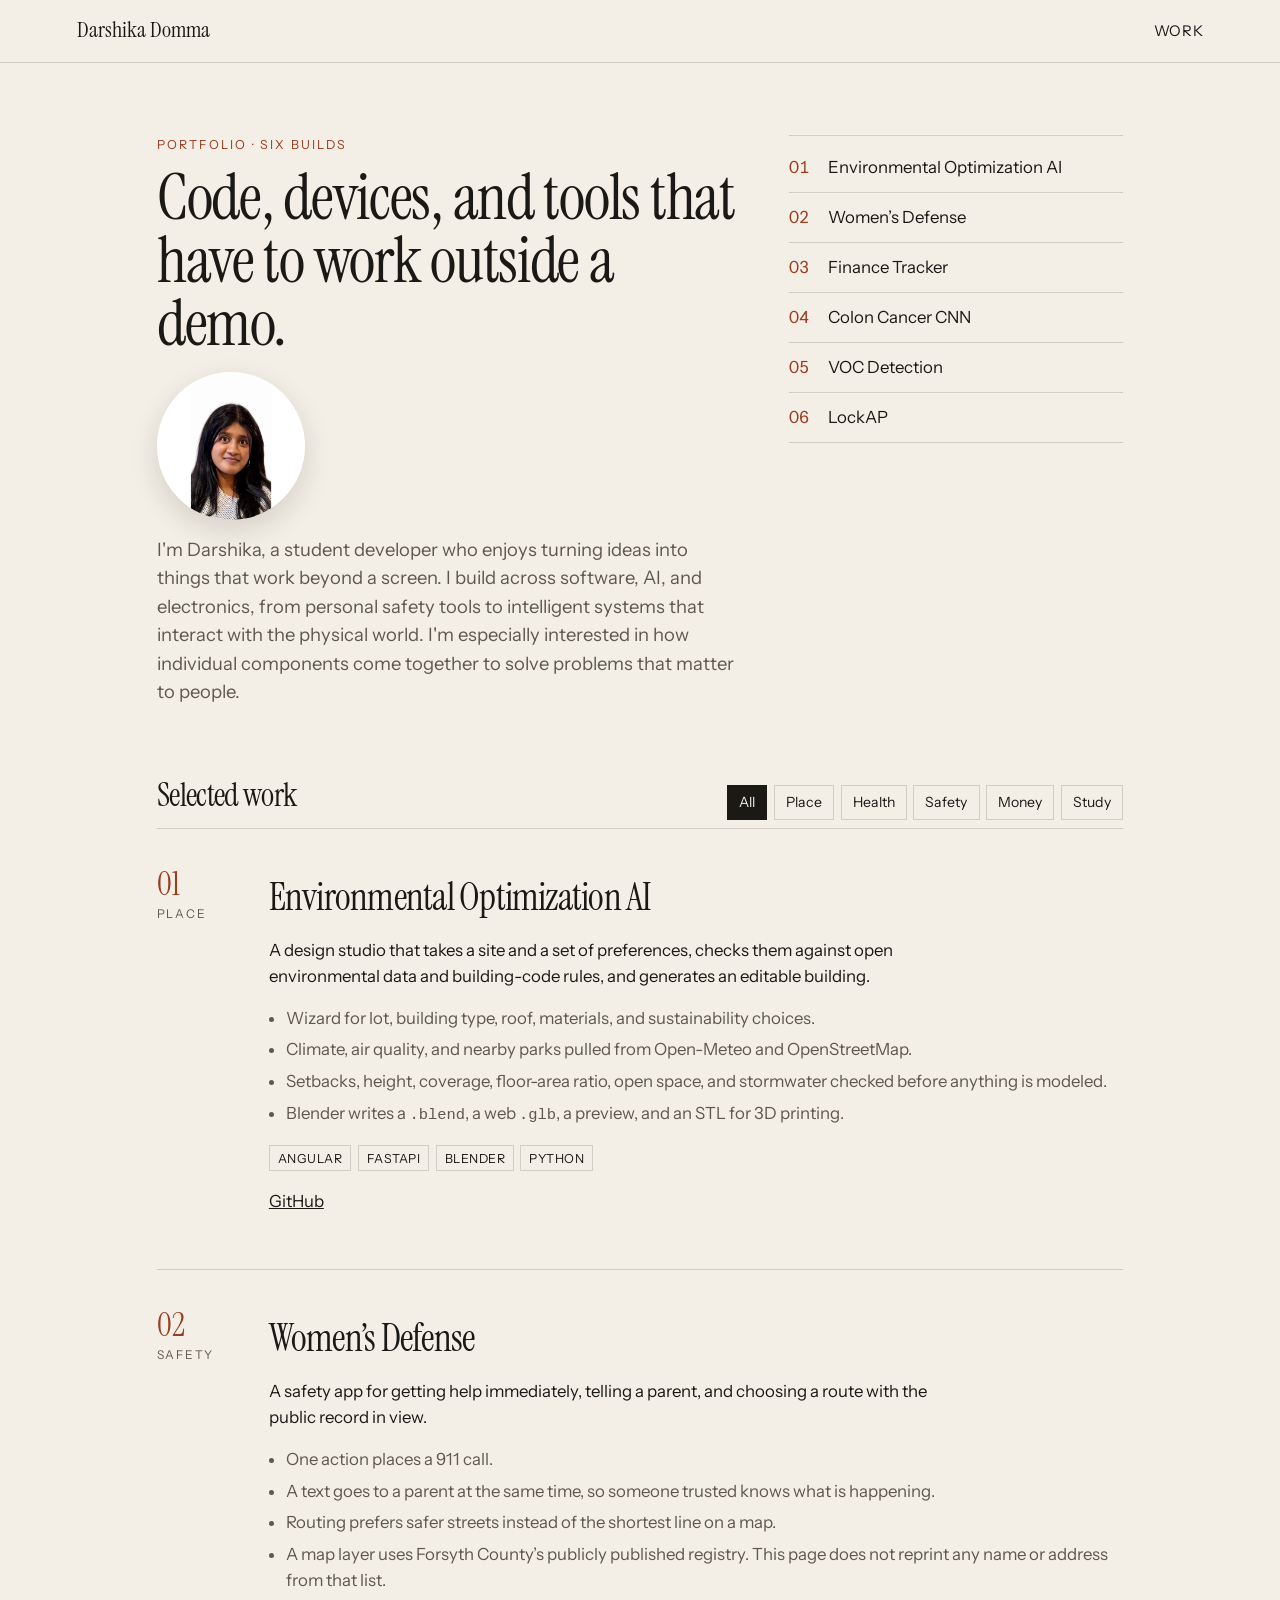
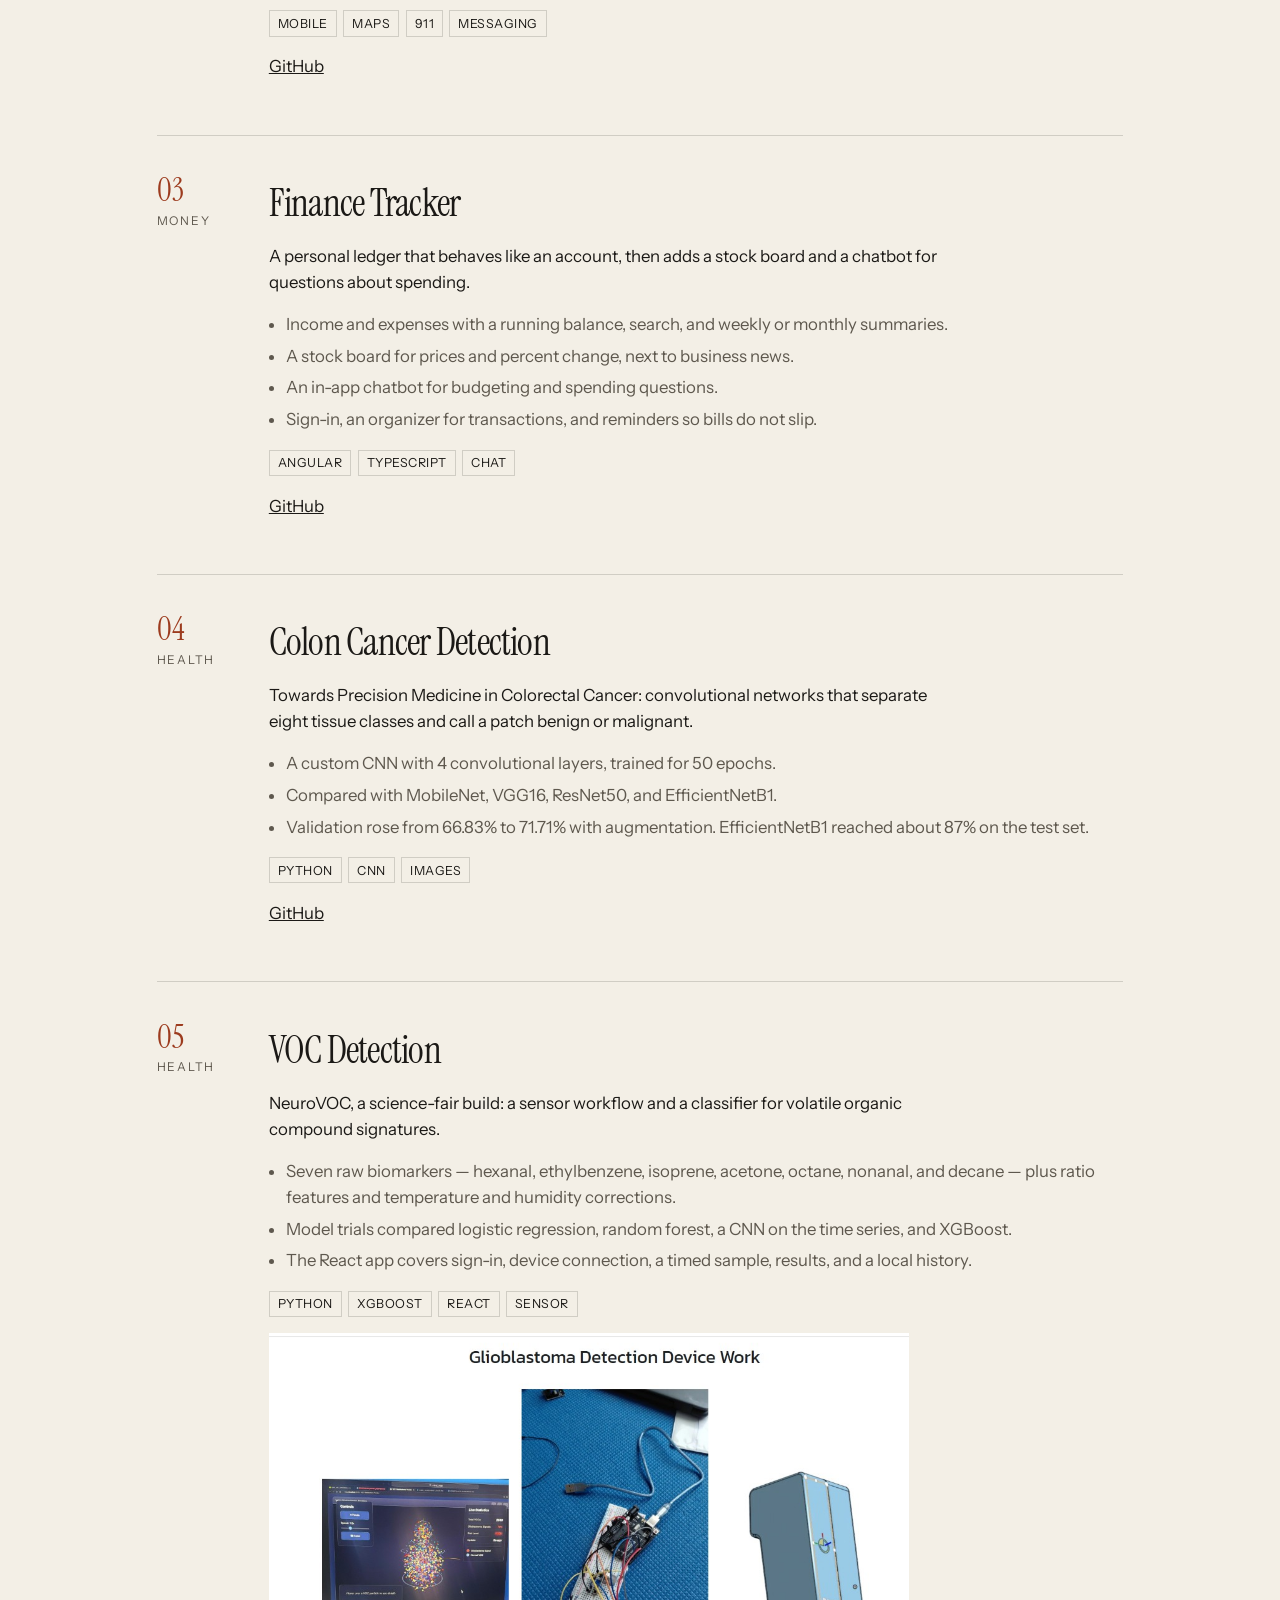
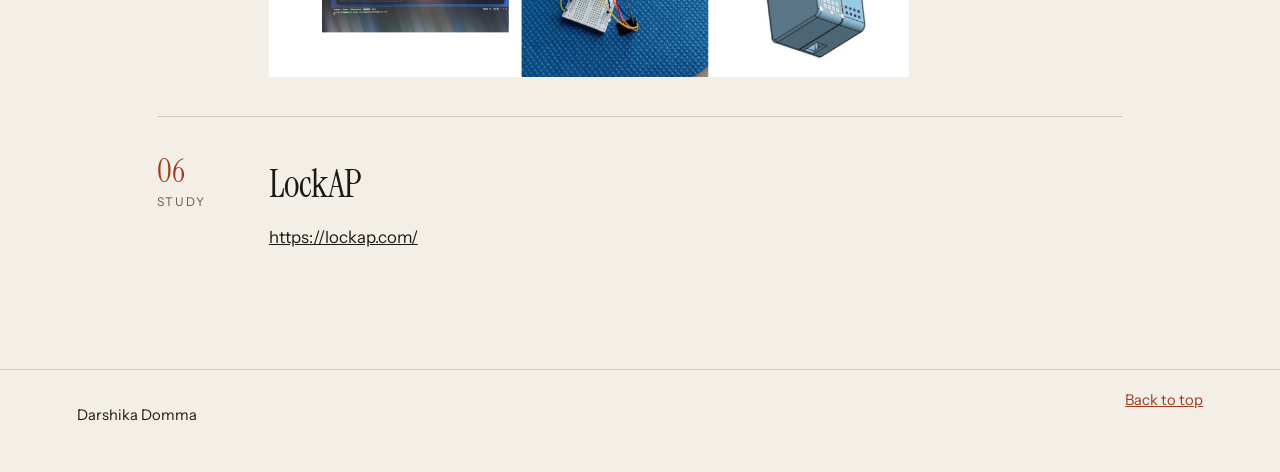
==== commit 6e6464d0: "Remove the About link from the portfolio." ====
--- a/index.html
+++ b/index.html
@@ -18,7 +18,6 @@
     <a class="wordmark" href="#top">Darshika Domma</a>
     <nav class="site-nav" aria-label="Page">
       <a href="#work">Work</a>
-      <a href="#about">About</a>
     </nav>
   </header>
 
